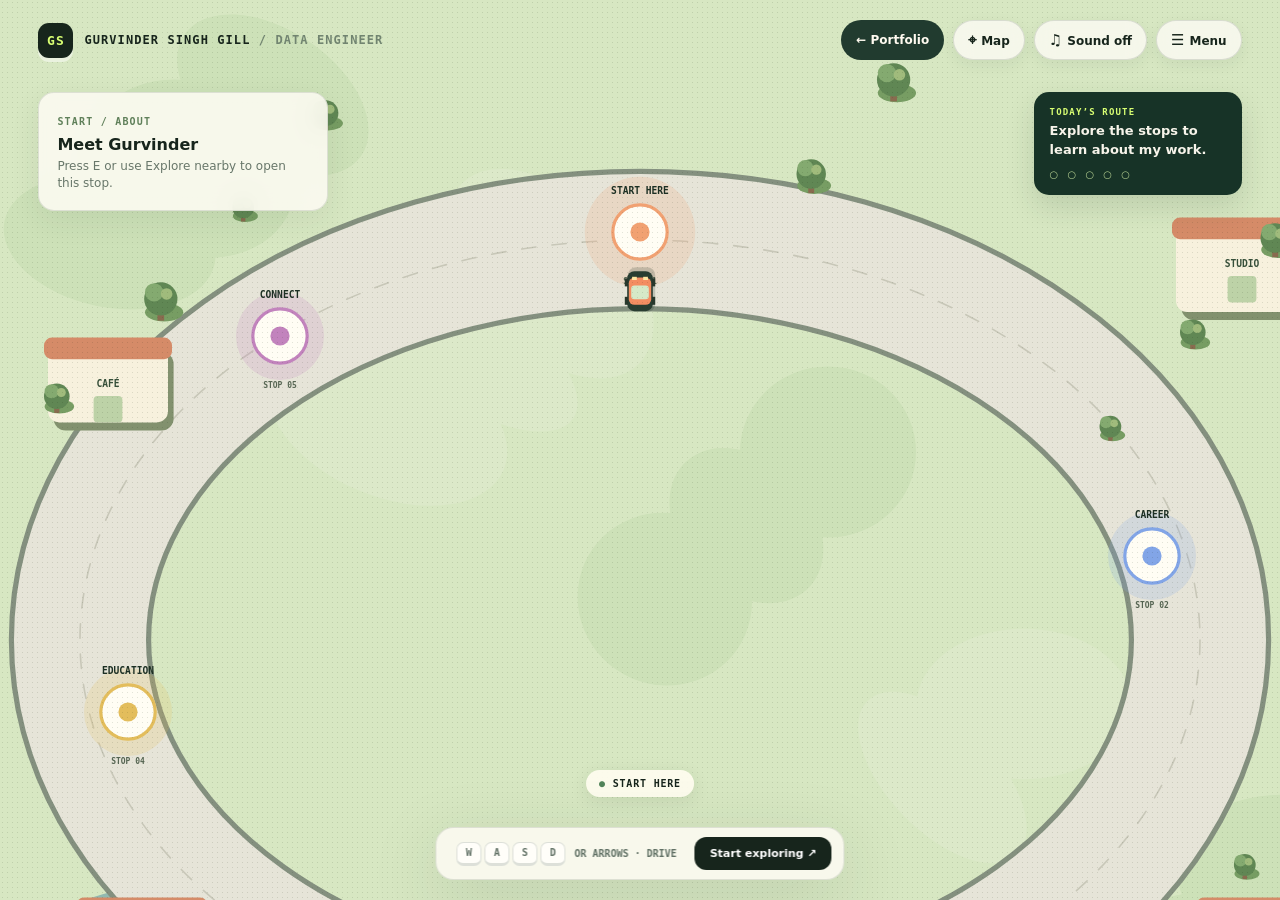
==== park.html @ a9d12c19 "Redesign portfolio for easier browsing" ====
<!doctype html>
<html lang="en">
<head>
<meta charset="utf-8">
<meta name="viewport" content="width=device-width,initial-scale=1,viewport-fit=cover">
<meta name="theme-color" content="#d8e8c4">
<meta name="description" content="Explore Gurvinder Singh Gill’s data engineering résumé in a small, playable portfolio world.">
<title>Gurvinder Singh Gill — Data Engineer</title>
<style>
:root{color-scheme:light;--ink:#17251c;--muted:#68776a;--green:#d8e8c4;--green2:#c8dcb5;--cream:#f7f4ea;--white:#fffdf7;--lime:#d9ff73;--orange:#f38d62;--blue:#6e9de8;--line:#20332920;--shadow:0 20px 70px #21382725;--mono:ui-monospace,SFMono-Regular,Consolas,monospace;--sans:Inter,ui-sans-serif,system-ui,-apple-system,"Segoe UI",sans-serif}*{box-sizing:border-box}html,body{height:100%;margin:0}body{overflow:hidden;background:#d8e8c4;color:var(--ink);font-family:var(--sans)}button,a{font:inherit}button{color:inherit}a{color:inherit}button:focus-visible,a:focus-visible{outline:3px solid #397d55;outline-offset:3px}#world{position:fixed;inset:0;width:100%;height:100%;display:block;touch-action:none}.grain{position:fixed;inset:0;pointer-events:none;opacity:.16;background-image:radial-gradient(#445640 0.6px,transparent .7px);background-size:5px 5px;mix-blend-mode:multiply}.topbar{position:fixed;z-index:5;inset:0 0 auto;display:flex;align-items:center;justify-content:space-between;padding:20px clamp(16px,3vw,42px);pointer-events:none}.brand,.top-actions>*{pointer-events:auto}.brand{display:flex;align-items:center;gap:11px;font:800 12px var(--mono);letter-spacing:.09em;text-transform:uppercase;text-decoration:none}.brand-mark{width:35px;height:35px;display:grid;place-items:center;background:var(--ink);color:var(--lime);border-radius:11px;box-shadow:0 4px 0 #ffffff7a;font-size:13px}.top-actions{display:flex;gap:9px}.icon-btn,.top-link{border:1px solid #26392b24;border-radius:999px;background:#fbfaf2db;backdrop-filter:blur(9px);box-shadow:0 5px 15px #203b2512;padding:10px 14px;font-weight:800;font-size:12px;cursor:pointer}.icon-btn:hover,.top-link:hover{transform:translateY(-2px);background:white}.icon-btn .glyph{font-size:15px;margin-right:5px}.status{position:fixed;z-index:2;top:92px;left:clamp(16px,3vw,44px);width:min(290px,calc(100vw - 32px));padding:17px 18px;border:1px solid #253b2a20;border-radius:16px;background:#fbfaf0e8;backdrop-filter:blur(10px);box-shadow:0 10px 30px #1f3b2015;pointer-events:none}.status small,.eyebrow{font:800 10px var(--mono);letter-spacing:.12em;text-transform:uppercase;color:#60805a}.status strong{display:block;font-size:16px;margin:6px 0 4px}.status p{font-size:12px;color:var(--muted);line-height:1.45;margin:0}.mission{position:fixed;z-index:2;top:92px;right:clamp(16px,3vw,44px);width:min(208px,34vw);padding:15px 16px;border-radius:15px;background:#173327;color:#f7f4ea;box-shadow:0 12px 28px #203b2526;pointer-events:none}.mission small{display:block;color:var(--lime);font:800 9px var(--mono);letter-spacing:.13em;text-transform:uppercase}.mission strong{display:block;font-size:13px;line-height:1.45;margin-top:5px}.mission .dots{color:#b7d293;font-size:10px;margin-top:9px;letter-spacing:3px}.location-pin{position:fixed;z-index:2;bottom:103px;left:50%;transform:translateX(-50%);border-radius:999px;background:#fffdf0e8;padding:8px 13px;font:700 10px var(--mono);letter-spacing:.08em;box-shadow:0 4px 18px #203b2517;pointer-events:none;white-space:nowrap}.location-pin b{color:#52845a}.dock{position:fixed;z-index:4;left:50%;bottom:20px;transform:translateX(-50%);display:flex;align-items:center;gap:10px;padding:9px 12px;border:1px solid #26392b20;border-radius:18px;background:#fbfaf0eb;backdrop-filter:blur(10px);box-shadow:var(--shadow)}.drive-hint{font:700 10px var(--mono);color:#617165;padding:0 8px;white-space:nowrap}.key{display:inline-grid;place-items:center;min-width:25px;height:24px;border:1px solid #213b2b27;border-bottom-width:3px;border-radius:7px;background:#fffef9;font:800 10px var(--mono);margin-right:3px}.dock button{border:0;background:var(--ink);color:white;border-radius:12px;padding:10px 15px;font-size:11px;font-weight:850;cursor:pointer;white-space:nowrap}.dock button:hover{background:#34593e}.touchpad{position:fixed;z-index:4;left:18px;bottom:20px;display:none;grid-template:repeat(2,42px)/repeat(3,42px);gap:5px}.touchpad button{border:1px solid #24392b30;border-radius:12px;background:#fffdf0e8;box-shadow:0 4px 12px #203b2515;font-weight:900;font-size:17px;touch-action:none}.touchpad [data-key=up]{grid-area:1/2}.touchpad [data-key=left]{grid-area:2/1}.touchpad [data-key=down]{grid-area:2/2}.touchpad [data-key=right]{grid-area:2/3}.touchpad button:active{background:var(--lime)}.panel-wrap{position:fixed;z-index:10;inset:0;display:grid;place-items:center;padding:clamp(12px,4vw,44px);background:#182c2380;backdrop-filter:blur(5px);opacity:0;visibility:hidden;transition:opacity .2s,visibility .2s}.panel-wrap.open{opacity:1;visibility:visible}.panel{position:relative;width:min(840px,100%);max-height:min(84vh,780px);overflow:auto;background:var(--cream);border-radius:24px;box-shadow:0 30px 100px #0c1a10aa;padding:clamp(23px,4vw,42px);transform:translateY(14px) scale(.99);transition:transform .25s}.panel-wrap.open .panel{transform:none}.panel-close{position:absolute;right:17px;top:17px;border:0;border-radius:50%;width:38px;height:38px;background:#e8e9dc;font-size:22px;cursor:pointer}.panel h2{font-size:clamp(32px,5vw,55px);line-height:.95;letter-spacing:-.055em;margin:5px 45px 13px 0}.panel-intro{max-width:600px;color:#657267;line-height:1.6;font-size:14px;margin:0 0 24px}.eyebrow{margin:0 0 11px}.intro-tags,.tags{display:flex;gap:7px;flex-wrap:wrap}.chip{font:700 10px var(--mono);border:1px solid #20332920;background:#ffffff80;padding:7px 10px;border-radius:999px}.grid2{display:grid;grid-template-columns:repeat(2,minmax(0,1fr));gap:12px}.card{border:1px solid #25392b20;background:#fffdf5;border-radius:16px;padding:17px}.card h3{font-size:16px;margin:0 0 4px}.card .meta{font:800 10px var(--mono);letter-spacing:.08em;color:#6f8c5b;text-transform:uppercase}.card p,.card li{font-size:13px;line-height:1.6;color:#59685e}.card p{margin:9px 0 0}.card ul{padding-left:18px;margin:9px 0 0}.card li+li{margin-top:6px}.full{grid-column:1/-1}.skill-groups{display:grid;gap:12px}.skill-groups .card{display:grid;grid-template-columns:150px 1fr;align-items:start;gap:10px}.skill-groups h3{font-size:13px}.skill-tag{font:700 11px var(--mono);padding:7px 9px;border-radius:8px;background:#eaf0df;color:#31543d}.strengths{display:grid;gap:12px}.strength{display:flex;gap:15px;align-items:flex-start}.strength b{min-width:160px;color:#365942}.strength p{margin:0;color:#59685e;font-size:13px;line-height:1.55}.contact-grid{display:grid;grid-template-columns:repeat(2,1fr);gap:10px}.contact-card{display:block;text-decoration:none;padding:16px;border:1px solid #20332920;background:#fffdf5;border-radius:14px}.contact-card small{display:block;font:800 9px var(--mono);color:#6f8c5b;letter-spacing:.12em;text-transform:uppercase;margin-bottom:8px}.contact-card strong{font-size:14px;overflow-wrap:anywhere}.menu-grid{display:grid;grid-template-columns:repeat(2,1fr);gap:10px}.menu-item{display:flex;justify-content:space-between;align-items:center;text-align:left;border:1px solid #20332922;background:#fffdf6;border-radius:14px;padding:15px;cursor:pointer;font-weight:850}.menu-item:hover{background:#e7efd9}.menu-item span:last-child{color:#77906c}.map-box{height:min(55vh,420px);min-height:250px;position:relative;border-radius:17px;overflow:hidden;background:#cae0bb;border:1px solid #2033291c}.map-box canvas{width:100%;height:100%;display:block}.map-note{font-size:11px;color:#657267;margin-top:10px}.toast{position:fixed;z-index:20;left:50%;top:84px;transform:translate(-50%,-8px);background:var(--ink);color:#fff;padding:10px 14px;border-radius:999px;font:700 11px var(--mono);opacity:0;transition:.2s;pointer-events:none}.toast.show{opacity:1;transform:translate(-50%,0)}.sr-only{position:absolute;width:1px;height:1px;padding:0;margin:-1px;overflow:hidden;clip:rect(0,0,0,0);white-space:nowrap;border:0}.noscript{position:fixed;inset:auto 15px 15px;background:white;padding:10px;border-radius:8px;z-index:100}@media(max-width:760px){.topbar{padding-top:max(12px,env(safe-area-inset-top));}.brand{font-size:10px}.brand-mark{width:31px;height:31px}.top-actions{gap:5px}.icon-btn{padding:9px 10px;font-size:11px}.icon-btn .glyph{margin:0}.status{top:65px;padding:13px 14px;width:min(245px,62vw)}.status p{font-size:11px}.mission{top:auto;right:12px;bottom:105px;width:150px;padding:11px 12px}.mission strong{font-size:11px}.location-pin{bottom:94px;font-size:9px}.dock{bottom:max(12px,env(safe-area-inset-bottom));gap:4px;padding:7px;border-radius:15px}.drive-hint{font-size:9px;padding:0 4px}.key{min-width:20px;height:20px}.dock button{padding:9px 11px;font-size:10px}.touchpad{display:grid;bottom:max(12px,env(safe-area-inset-bottom));left:12px;grid-template:repeat(2,38px)/repeat(3,38px)}.touchpad button{font-size:15px}.panel-wrap{padding:10px}.panel{max-height:88vh;border-radius:19px}.grid2{grid-template-columns:1fr}.full{grid-column:auto}.skill-groups .card{grid-template-columns:1fr}.strength{display:block}.strength b{display:block;margin-bottom:5px}.contact-grid,.menu-grid{grid-template-columns:1fr 1fr}}@media(max-width:430px){.top-actions .icon-btn{width:38px;height:38px;padding:0}.icon-btn .glyph{margin:0}.icon-btn .label{position:absolute;clip:rect(0,0,0,0)}.brand{gap:7px;letter-spacing:.03em}.status{top:59px}.mission{bottom:149px}.location-pin{bottom:138px}.dock{left:auto;right:10px;transform:none;bottom:12px}.drive-hint{display:none}.touchpad{bottom:12px}.contact-grid{grid-template-columns:1fr}.menu-grid{grid-template-columns:1fr 1fr}.panel h2{font-size:34px}}@media(prefers-reduced-motion:reduce){*,*::before,*::after{scroll-behavior:auto!important;transition:none!important}}
</style>
<style>.back-link{position:relative;display:inline-flex;align-items:center;justify-content:center;padding:10px 15px;border-radius:100px;background:#213b2f;color:#fffaf0;text-decoration:none;font-size:12px;font-weight:750;white-space:nowrap}.back-link:hover,.back-link:focus-visible{background:#385d46;color:#fffaf0}@media(max-width:700px){.back-link{padding:9px 11px;font-size:11px}.topbar .brand span:last-child{display:none}}</style>
</head>
<body>
<canvas id="world" aria-label="A small illustrated driving world. Use arrow keys or WASD to explore career locations."></canvas><div class="grain" aria-hidden="true"></div>
<header class="topbar"><a class="brand" href="#" aria-label="Gurvinder Singh Gill home"><span class="brand-mark">GS</span><span>Gurvinder Singh Gill <span style="color:#718470">/ data engineer</span></span></a><div class="top-actions"><a class="back-link" href="index.html">← Portfolio</a><button class="icon-btn" id="mapButton" aria-label="Open map"><span class="glyph" aria-hidden="true">⌖</span><span class="label">Map</span></button><button class="icon-btn" id="soundButton" aria-label="Toggle sound"><span class="glyph" aria-hidden="true">♫</span><span class="label">Sound off</span></button><button class="icon-btn" id="menuButton" aria-label="Open menu"><span class="glyph" aria-hidden="true">☰</span><span class="label">Menu</span></button></div></header>
<aside class="status" aria-live="polite"><small id="statusEyebrow">Your next stop</small><strong id="statusTitle">Drive over to say hello</strong><p id="statusText">Take a little drive. The stops around the track open my résumé.</p></aside>
<aside class="mission"><small>Today’s route</small><strong>Explore the stops to learn about my work.</strong><div class="dots" id="missionDots">○ ○ ○ ○ ○</div></aside>
<div class="location-pin"><b>●</b> <span id="locationText">PORTFOLIO PARK</span></div>
<div class="dock"><div class="drive-hint"><span class="key">W</span><span class="key">A</span><span class="key">S</span><span class="key">D</span> OR ARROWS · DRIVE</div><button id="interactButton">Explore nearby ↗</button></div>
<div class="touchpad" aria-label="Driving controls"><button data-key="up" aria-label="Drive forward">↑</button><button data-key="left" aria-label="Steer left">←</button><button data-key="down" aria-label="Drive backward">↓</button><button data-key="right" aria-label="Steer right">→</button></div>
<div class="panel-wrap" id="panelWrap" role="dialog" aria-modal="true" aria-labelledby="panelTitle"><section class="panel"><button class="panel-close" id="closePanel" aria-label="Close panel">×</button><div id="panelContent"></div></section></div>
<div class="toast" id="toast" role="status" aria-live="polite"></div><div class="sr-only" id="liveText" aria-live="polite"></div>
<noscript><div class="noscript">This portfolio needs JavaScript to run. Your résumé PDF is available in the repository.</div></noscript>
<script>
(()=>{'use strict';
const canvas=document.getElementById('world'),ctx=canvas.getContext('2d',{alpha:false}),wrap=document.getElementById('panelWrap'),content=document.getElementById('panelContent'),keys=new Set(),visited=new Set(),W=2200,H=1600;
const zones=[
 {id:'intro',name:'Start / About',x:1100,y:290,color:'#f1a172',label:'START HERE',hint:'Meet Gurvinder',title:'Hey, I’m Gurvinder.',eyebrow:'Data Engineer · Bengaluru, India',text:'I build data-intensive applications and solve architectural and scalability challenges. My work has spanned healthcare, e-commerce, manufacturing and financial data.',tags:['4+ years in data','Tiger Analytics','Bengaluru, IN'],kind:'intro'},
 {id:'experience',name:'Career / Experience',x:1740,y:695,color:'#82a5e7',label:'CAREER',hint:'Career missions',title:'Work that moves data forward.',eyebrow:'Career · Bengaluru, India',kind:'experience'},
 {id:'skills',name:'Skills / Toolkit',x:1120,y:1280,color:'#84b97a',label:'TOOLKIT',hint:'The tools I use',title:'A practical data toolkit.',eyebrow:'Skills · From the résumé',kind:'skills'},
 {id:'education',name:'Education / Strengths',x:460,y:890,color:'#e3bd5c',label:'EDUCATION',hint:'How I learn and work',title:'Good systems need good teams.',eyebrow:'Education & strengths',kind:'education'},
 {id:'contact',name:'Contact / Connect',x:650,y:420,color:'#c283bd',label:'CONNECT',hint:'Get in touch',title:'Let’s build something useful.',eyebrow:'Contact · Open to a conversation',kind:'contact'}
];
const player={x:1100,y:365,a:-Math.PI/2,v:0};let activeZone=null,started=false,sound=false,frame=0,cam={x:0,y:0},dpr=1,last=0,lastDraw=0,toastTimer=0,audioCtx=null,engineOsc=null,engineGain=null;
function fit(){dpr=Math.min(devicePixelRatio||1,1.7);canvas.width=Math.round(innerWidth*dpr);canvas.height=Math.round(innerHeight*dpr);canvas.style.width=innerWidth+'px';canvas.style.height=innerHeight+'px'}addEventListener('resize',fit);fit();
function roundedRect(c,x,y,w,h,r){c.beginPath();c.roundRect(x,y,w,h,r)}
function drawTree(x,y,s=1){ctx.fillStyle='#779d63';ctx.beginPath();ctx.ellipse(x+4*s,y+9*s,23*s,11*s,0,0,Math.PI*2);ctx.fill();ctx.fillStyle='#896b4f';ctx.fillRect(x-4*s,y-1*s,8*s,20*s);ctx.fillStyle='#608754';ctx.beginPath();ctx.arc(x,y-7*s,20*s,0,Math.PI*2);ctx.fill();ctx.fillStyle='#84aa70';ctx.beginPath();ctx.arc(x-8*s,y-15*s,11*s,0,Math.PI*2);ctx.fill();ctx.fillStyle='#a0bb7c';ctx.beginPath();ctx.arc(x+7*s,y-13*s,7*s,0,Math.PI*2);ctx.fill()}
function drawWorld(){ctx.setTransform(dpr,0,0,dpr,0,0);const vw=innerWidth,vh=innerHeight;ctx.fillStyle='#d7e7c2';ctx.fillRect(0,0,vw,vh);const mobile=vw<760,scale=Math.min(vw/(mobile?1050:1550),vh/(mobile?700:980),mobile?.75:.8);cam.x=player.x-vw/(2*scale);cam.y=player.y-vh/(2*scale);const viewW=vw/scale,viewH=vh/scale;cam.x=viewW>=W?(W-viewW)/2:Math.max(0,Math.min(W-viewW,cam.x));cam.y=viewH>=H?(H-viewH)/2:Math.max(0,Math.min(H-viewH,cam.y));ctx.setTransform(dpr*scale,0,0,dpr*scale,-cam.x*dpr*scale,-cam.y*dpr*scale);
ctx.fillStyle='#d7e7c2';ctx.fillRect(0,0,W,H);
// Park patches and winding paths
for(let i=0;i<16;i++){const x=90+(i*347)%1980,y=80+(i*223)%1430;ctx.fillStyle=i%2?'#cde1b8':'#dce9c9';ctx.beginPath();ctx.ellipse(x,y,110+(i%3)*24,68+(i%4)*13,(i%5)*.2,0,Math.PI*2);ctx.fill()}
// Pond
ctx.fillStyle='#91b9b0';ctx.beginPath();ctx.ellipse(480,1200,180,92,-.18,0,Math.PI*2);ctx.fill();ctx.strokeStyle='#f7f4ea88';ctx.lineWidth=5;ctx.beginPath();ctx.ellipse(480,1200,145,65,-.18,0,Math.PI*2);ctx.stroke();
// Road loop with center stripe
ctx.lineCap='round';ctx.lineJoin='round';ctx.beginPath();ctx.ellipse(1100,800,700,500,0,0,Math.PI*2);ctx.strokeStyle='#84907f';ctx.lineWidth=178;ctx.stroke();ctx.beginPath();ctx.ellipse(1100,800,700,500,0,0,Math.PI*2);ctx.strokeStyle='#e6e4d8';ctx.lineWidth=165;ctx.stroke();ctx.beginPath();ctx.ellipse(1100,800,700,500,0,0,Math.PI*2);ctx.strokeStyle='#c8c7b8';ctx.lineWidth=2;ctx.setLineDash([18,20]);ctx.stroke();ctx.setLineDash([]);
// Plaza and tiny buildings
const buildings=[[360,430,150,98,'CAFÉ'],[1770,280,165,110,'STUDIO'],[1800,1130,155,110,'WORKSHOP'],[400,1130,155,100,'LIBRARY']];for(const [x,y,w,h,label] of buildings){ctx.fillStyle='#82916e';roundedRect(ctx,x+7,y+10,w,h,15);ctx.fill();ctx.fillStyle='#f7f1dd';roundedRect(ctx,x,y,w,h,14);ctx.fill();ctx.fillStyle='#d58b68';roundedRect(ctx,x-5,y-8,w+10,27,10);ctx.fill();ctx.fillStyle='#37503a';ctx.font='800 12px ui-monospace,monospace';ctx.textAlign='center';ctx.fillText(label,x+w/2,y+54);ctx.fillStyle='#bdd2a7';roundedRect(ctx,x+w/2-18,y+65,36,33,5);ctx.fill()}
// Trees in planted groups
for(let i=0;i<37;i++){let x=100+(i*271)%2000,y=70+(i*431)%1450;if(Math.hypot((x-1100)/700,(y-800)/500)>.99)drawTree(x,y,.68+(i%4)*.12)}
// Career stops
zones.forEach((z,i)=>{const nearby=activeZone?.id===z.id;ctx.fillStyle=z.color+'33';ctx.beginPath();ctx.arc(z.x,z.y,nearby?69:55,0,Math.PI*2);ctx.fill();ctx.fillStyle='#fffdf4';ctx.beginPath();ctx.arc(z.x,z.y,34,0,Math.PI*2);ctx.fill();ctx.strokeStyle=z.color;ctx.lineWidth=4;ctx.stroke();ctx.fillStyle=z.color;ctx.beginPath();ctx.arc(z.x,z.y,12,0,Math.PI*2);ctx.fill();ctx.fillStyle='#1d3024';ctx.font='900 12px ui-monospace,monospace';ctx.textAlign='center';ctx.fillText(z.label,z.x,z.y-47);ctx.font='700 10px ui-monospace,monospace';ctx.fillStyle='#566552';ctx.fillText(visited.has(z.id)?'✓ EXPLORED':'STOP 0'+(i+1),z.x,z.y+65)});
// The little car
ctx.save();ctx.translate(player.x,player.y);ctx.rotate(player.a);ctx.fillStyle='#263b2b35';roundedRect(ctx,-25,-15,56,34,10);ctx.fill();ctx.fillStyle='#293d31';roundedRect(ctx,-24,-16,50,32,9);ctx.fill();ctx.fillStyle='#f38d62';roundedRect(ctx,-16,-14,34,28,7);ctx.fill();ctx.fillStyle='#d6e9c8';roundedRect(ctx,-9,-11,17,22,4);ctx.fill();ctx.fillStyle='#ffe5a1';ctx.fillRect(15,-10,4,6);ctx.fillRect(15,4,4,6);ctx.fillStyle='#28382c';ctx.fillRect(-16,-19,10,4);ctx.fillRect(7,-19,10,4);ctx.fillRect(-16,15,10,4);ctx.fillRect(7,15,10,4);ctx.restore();
}
function nearest(){let best=null,dist=1e9;for(const z of zones){const d=Math.hypot(player.x-z.x,player.y-z.y);if(d<dist){best=z;dist=d}}return dist<150?best:null}
function updateStatus(){const n=nearest();if(n?.id!==activeZone?.id){activeZone=n;if(n){document.getElementById('statusEyebrow').textContent=n.name;document.getElementById('statusTitle').textContent=n.hint;document.getElementById('statusText').textContent='Press E or use Explore nearby to open this stop.';document.getElementById('locationText').textContent=n.label;document.getElementById('liveText').textContent='You are near '+n.name+'. Press E to explore.'}else{document.getElementById('statusEyebrow').textContent='Your next stop';document.getElementById('statusTitle').textContent='Keep exploring';document.getElementById('statusText').textContent='Follow the path and drive toward a marked career stop.';document.getElementById('locationText').textContent='PORTFOLIO PARK'}}document.getElementById('missionDots').textContent=zones.map(z=>visited.has(z.id)?'●':'○').join(' ')}
function loop(t){const dt=Math.min((t-last)/1000||.016,.04);last=t;if(!wrap.classList.contains('open')){const up=keys.has('ArrowUp')||keys.has('w'),down=keys.has('ArrowDown')||keys.has('s'),left=keys.has('ArrowLeft')||keys.has('a'),right=keys.has('ArrowRight')||keys.has('d');if(up)player.v=Math.min(290,player.v+270*dt);else if(down)player.v=Math.max(-120,player.v-300*dt);else player.v*=Math.pow(.12,dt);if(Math.abs(player.v)>3){if(left)player.a-=2.3*dt*Math.sign(player.v);if(right)player.a+=2.3*dt*Math.sign(player.v);player.x+=Math.cos(player.a)*player.v*dt;player.y+=Math.sin(player.a)*player.v*dt;player.x=Math.max(40,Math.min(W-40,player.x));player.y=Math.max(40,Math.min(H-40,player.y));started=true}updateStatus()}if(audioCtx&&engineOsc&&engineGain){engineOsc.frequency.setTargetAtTime(58+Math.abs(player.v)*.65,audioCtx.currentTime,.08);engineGain.gain.setTargetAtTime(sound?(Math.abs(player.v)>3?.012:.002):0,audioCtx.currentTime,.1)}if(t-lastDraw>33){drawWorld();lastDraw=t}frame=requestAnimationFrame(loop)}frame=requestAnimationFrame(loop);
const intro=()=>`<p class="eyebrow">${zones[0].eyebrow}</p><h2 id="panelTitle">${zones[0].title}</h2><p class="panel-intro">${zones[0].text}</p><div class="intro-tags">${zones[0].tags.map(x=>`<span class="chip">${x}</span>`).join('')}</div><div class="actions" style="margin-top:22px;display:flex;gap:10px;flex-wrap:wrap"><button class="menu-item" data-open="experience">Explore my career <span>↗</span></button><a class="menu-item" href="resume_2023.pdf" download>Download résumé <span>↓</span></a></div>`;
const experience=()=>`<p class="eyebrow">${zones[1].eyebrow}</p><h2 id="panelTitle">${zones[1].title}</h2><p class="panel-intro">Data engineering across analytics consulting, healthcare, e-commerce, construction and financial data.</p><div class="grid2"><article class="card full"><div class="meta">2021 — Present · Bengaluru, IN</div><h3>Data Engineer · Tiger Analytics</h3><p>Advanced Analytics and AI consulting, providing data-driven analytics and decision-making.</p><ul><li>Spearheaded critical workflow migration from Scala to PySpark, reducing code complexity by approximately 40%.</li><li>Helped the LEGO team parallelize model training and deployment with SparkR and Databricks: about 60% better performance and 45% lower compute cost.</li><li>Built ReactiveCore applications to load, categorize, vectorize and match healthcare individual and organization data from several providers using PySpark, SQL Server, AWS S3, HDFS and Airflow.</li></ul></article><article class="card full"><div class="meta">2018 — 2021 · Bengaluru, IN</div><h3>Software Engineer · Fragma Data Systems</h3><p>Big Data Analytics solutions provider helping organizations transform data into insights.</p><ul><li>Developed a near real-time L&amp;T construction-machine tracker with Azure IoT Hub, PySpark, Python and SQL Server. Failure alerts helped raise productivity by about 65%.</li><li>Built a Mashreq data-ingestion framework for transactions across diverse primary data sources using PySpark, Python, Hive and Airflow.</li></ul></article></div>`;
const skills=()=>`<p class="eyebrow">${zones[2].eyebrow}</p><h2 id="panelTitle">${zones[2].title}</h2><p class="panel-intro">Tools and technologies listed in the résumé, grouped for a quick scan.</p><div class="skill-groups">${[['Programming','Python','SQL','Scala'],['Data','ETL Pipelines','Data Analysis','Hive','Spark','MSSQL','Data Modelling','Data Migration','Glue','Redshift','Athena','IoT Hub','Lambda'],['Cloud','AWS','Azure'],['Tools','Bitbucket','GitLab','Jira','Airflow']].map(([group,...items])=>`<article class="card"><h3>${group}</h3><div class="tags">${items.map(x=>`<span class="skill-tag">${x}</span>`).join('')}</div></article>`).join('')}</div>`;
const education=()=>`<p class="eyebrow">${zones[3].eyebrow}</p><h2 id="panelTitle">${zones[3].title}</h2><div class="grid2"><article class="card"><div class="meta">July 2013 — August 2017</div><h3>B.E. Computer Science</h3><p>Technocrats Institute of Technology<br>Bhopal, India</p></article><article class="card"><div class="meta">How I work</div><div class="strengths"><div class="strength"><b>Communication</b><p>I can break complex subjects down for junior colleagues; teammates describe me as patient, understanding and willing to help.</p></div><div class="strength"><b>Creativity</b><p>I put creative effort into finding a solution.</p></div><div class="strength"><b>Results focused</b><p>I make sure the team is moving in the right direction.</p></div></div></article></div>`;
const contact=()=>`<p class="eyebrow">${zones[4].eyebrow}</p><h2 id="panelTitle">${zones[4].title}</h2><p class="panel-intro">For data engineering opportunities, collaboration, or a conversation about dependable data systems.</p><div class="contact-grid"><a class="contact-card" href="mailto:imgurvinder7@gmail.com"><small>Email</small><strong>imgurvinder7@gmail.com</strong></a><a class="contact-card" href="tel:+918251005831"><small>Phone</small><strong>+91 82510 05831</strong></a><div class="contact-card"><small>Location</small><strong>Bengaluru, India</strong></div><a class="contact-card" href="resume_2023.pdf" download><small>Résumé PDF</small><strong>Download résumé ↓</strong></a></div>`;
const render={intro,experience,skills,education,contact};
function openPanel(kind){if(!render[kind])return;const zone=zones.find(z=>z.kind===kind);if(zone)visited.add(zone.id);content.innerHTML=render[kind]();wrap.classList.add('open');document.getElementById('closePanel').focus();content.querySelectorAll('[data-open]').forEach(b=>b.addEventListener('click',()=>openPanel(b.dataset.open)));}
function closePanel(){wrap.classList.remove('open');document.getElementById('interactButton').focus()}
function showToast(s){const el=document.getElementById('toast');el.textContent=s;el.classList.add('show');clearTimeout(toastTimer);toastTimer=setTimeout(()=>el.classList.remove('show'),1800)}
function interact(){if(activeZone){openPanel(activeZone.kind)}else if(!started){openPanel('intro')}else{const z=zones.reduce((a,b)=>Math.hypot(player.x-a.x,player.y-a.y)<Math.hypot(player.x-b.x,player.y-b.y)?a:b);showToast('Nearest stop: '+z.hint+' · drive closer to open it')}}
document.getElementById('interactButton').addEventListener('click',interact);document.getElementById('closePanel').addEventListener('click',closePanel);wrap.addEventListener('click',e=>{if(e.target===wrap)closePanel()});document.getElementById('menuButton').addEventListener('click',()=>openPanel('menu'));document.getElementById('mapButton').addEventListener('click',()=>openPanel('map'));document.querySelector('.brand').addEventListener('click',e=>{e.preventDefault();player.x=1100;player.y=365;player.a=-Math.PI/2;player.v=0;openPanel('intro')});document.getElementById('soundButton').addEventListener('click',()=>{try{if(!audioCtx){audioCtx=new(window.AudioContext||window.webkitAudioContext)();engineOsc=audioCtx.createOscillator();engineGain=audioCtx.createGain();engineOsc.type='triangle';engineOsc.frequency.value=58;engineGain.gain.value=0;engineOsc.connect(engineGain);engineGain.connect(audioCtx.destination);engineOsc.start()}if(audioCtx.state==='suspended')audioCtx.resume();sound=!sound;document.querySelector('#soundButton .label').textContent=sound?'Sound on':'Sound off';document.getElementById('soundButton').setAttribute('aria-label',sound?'Turn sound off':'Turn sound on');showToast(sound?'Engine sound on':'Sound muted')}catch{showToast('Audio is unavailable in this browser')}});
document.addEventListener('keydown',e=>{if(e.key==='Escape'&&wrap.classList.contains('open')){closePanel();return}if((e.key==='e'||e.key==='E')&&!wrap.classList.contains('open')){interact();return}if(e.key==='m'||e.key==='M'){openPanel('map');return}if(wrap.classList.contains('open'))return;if(['ArrowUp','ArrowDown','ArrowLeft','ArrowRight',' '].includes(e.key)){e.preventDefault();keys.add(e.key)}else if(['w','a','s','d','W','A','S','D'].includes(e.key)){keys.add(e.key.toLowerCase())}});document.addEventListener('keyup',e=>keys.delete(e.key.toLowerCase()==='arrowup'?'ArrowUp':e.key.toLowerCase()==='arrowdown'?'ArrowDown':e.key.toLowerCase()==='arrowleft'?'ArrowLeft':e.key.toLowerCase()==='arrowright'?'ArrowRight':e.key.toLowerCase()));addEventListener('blur',()=>keys.clear());
document.querySelectorAll('.touchpad button').forEach(b=>{const k={up:'ArrowUp',down:'ArrowDown',left:'ArrowLeft',right:'ArrowRight'}[b.dataset.key];const start=e=>{e.preventDefault();keys.add(k);b.setPointerCapture?.(e.pointerId)};const end=()=>keys.delete(k);b.addEventListener('pointerdown',start);b.addEventListener('pointerup',end);b.addEventListener('pointercancel',end);b.addEventListener('lostpointercapture',end)});
function mapPanel(){return`<p class="eyebrow">Portfolio Park · map</p><h2 id="panelTitle">Choose a stop.</h2><p class="panel-intro">Pick a marker to drive there and open its section.</p><div class="map-box"><canvas id="mapCanvas" aria-label="Map with five résumé stops"></canvas></div><div class="menu-grid" style="margin-top:12px">${zones.map(z=>`<button class="menu-item" data-zone="${z.id}">${z.hint}<span>↗</span></button>`).join('')}</div><p class="map-note">Move with W A S D or arrow keys. Press E near a marker to explore.</p>`}
function menuPanel(){return`<p class="eyebrow">Gurvinder Singh Gill · Data Engineer</p><h2 id="panelTitle">Pick a destination.</h2><p class="panel-intro">Jump to a résumé stop, or take the scenic route and drive there.</p><div class="menu-grid">${zones.map(z=>`<button class="menu-item" data-zone="${z.id}">${z.name}<span>↗</span></button>`).join('')}</div><div class="actions" style="margin-top:16px"><a class="menu-item" href="resume_2023.pdf" download>Download résumé PDF <span>↓</span></a></div>`}
const originalOpen=openPanel;openPanel=function(kind){if(kind==='map'||kind==='menu'){content.innerHTML=kind==='map'?mapPanel():menuPanel();wrap.classList.add('open');content.querySelectorAll('[data-zone]').forEach(b=>b.addEventListener('click',()=>{const z=zones.find(x=>x.id===b.dataset.zone);player.x=z.x;player.y=z.y-100;player.v=0;activeZone=z;closePanel();setTimeout(()=>openPanel(z.kind),80)}));if(kind==='map')drawMap();document.getElementById('closePanel').focus();return}originalOpen(kind)};
function drawMap(){const c=document.getElementById('mapCanvas');if(!c)return;const r=c.getBoundingClientRect(),ratio=Math.min(devicePixelRatio||1,1.5);c.width=r.width*ratio;c.height=r.height*ratio;const g=c.getContext('2d');g.scale(ratio,ratio);const sx=r.width/W,sy=r.height/H;g.fillStyle='#d7e7c2';g.fillRect(0,0,r.width,r.height);g.fillStyle='#e8e3cf';g.beginPath();g.ellipse(1100*sx,800*sy,700*sx,500*sy,0,0,Math.PI*2);g.lineWidth=70*Math.min(sx,sy);g.strokeStyle='#899180';g.stroke();g.lineWidth=63*Math.min(sx,sy);g.strokeStyle='#f1eee1';g.stroke();zones.forEach(z=>{g.beginPath();g.arc(z.x*sx,z.y*sy,10,0,Math.PI*2);g.fillStyle=z.color;g.fill();g.fillStyle='#25372b';g.font='bold 10px system-ui';g.fillText(z.label,z.x*sx+13,z.y*sy+4)});g.beginPath();g.arc(player.x*sx,player.y*sy,6,0,Math.PI*2);g.fillStyle='#ef7752';g.fill();g.strokeStyle='#fff';g.lineWidth=2;g.stroke()}

// Opening the intro on first click gives keyboard and touch users an explicit start point.
document.getElementById('interactButton').textContent='Start exploring ↗';document.getElementById('interactButton').addEventListener('click',()=>{if(!started&&!activeZone)openPanel('intro')},{once:false});
})();
</script>
</body>
</html>
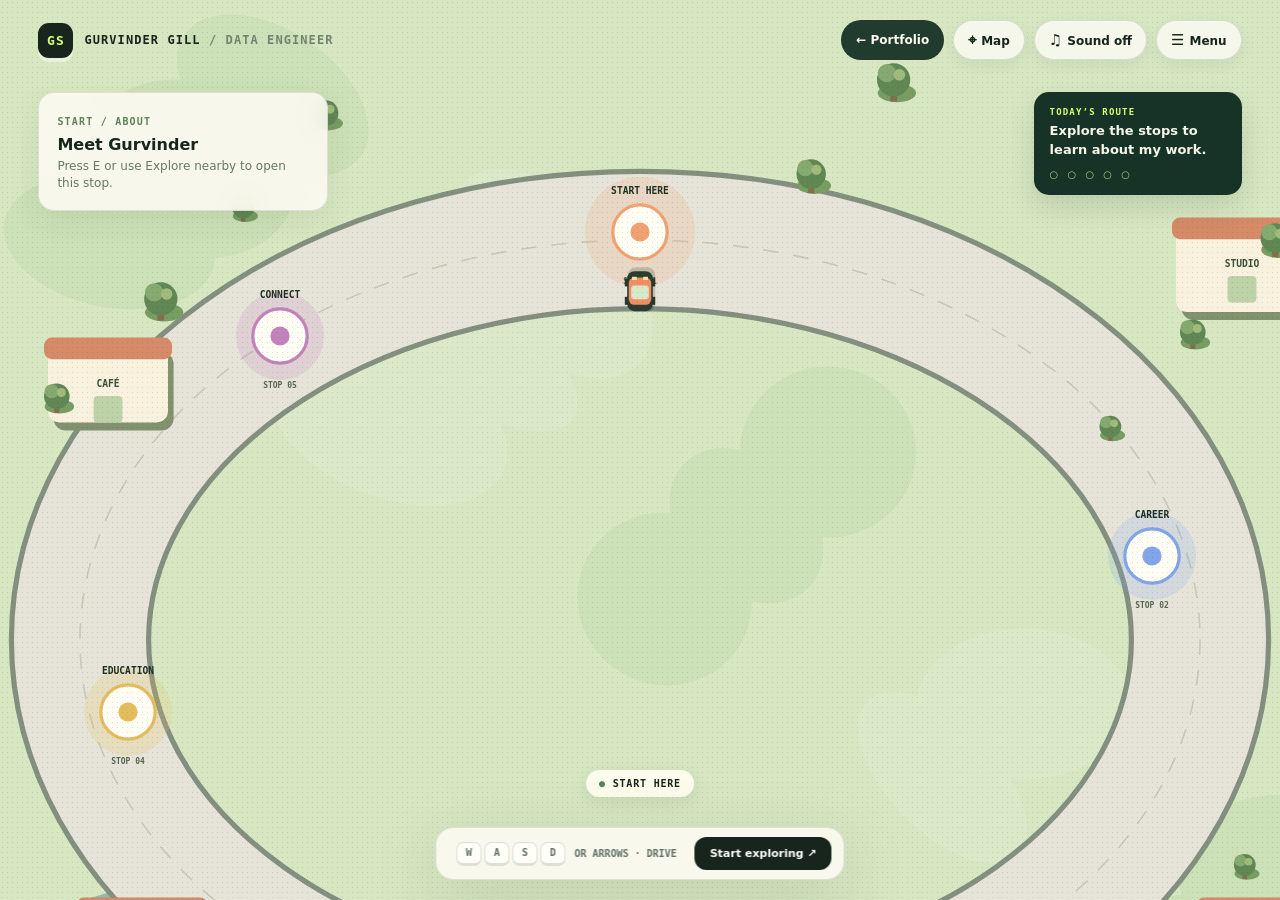
==== commit e19fb242: "Update portfolio for 2026 résumé" ====
--- a/park.html
+++ b/park.html
@@ -4,8 +4,8 @@
 <meta charset="utf-8">
 <meta name="viewport" content="width=device-width,initial-scale=1,viewport-fit=cover">
 <meta name="theme-color" content="#d8e8c4">
-<meta name="description" content="Explore Gurvinder Singh Gill’s data engineering résumé in a small, playable portfolio world.">
-<title>Gurvinder Singh Gill — Data Engineer</title>
+<meta name="description" content="Explore Gurvinder Gill’s data engineering résumé in a small, playable portfolio world.">
+<title>Gurvinder Gill — Data Engineer</title>
 <style>
 :root{color-scheme:light;--ink:#17251c;--muted:#68776a;--green:#d8e8c4;--green2:#c8dcb5;--cream:#f7f4ea;--white:#fffdf7;--lime:#d9ff73;--orange:#f38d62;--blue:#6e9de8;--line:#20332920;--shadow:0 20px 70px #21382725;--mono:ui-monospace,SFMono-Regular,Consolas,monospace;--sans:Inter,ui-sans-serif,system-ui,-apple-system,"Segoe UI",sans-serif}*{box-sizing:border-box}html,body{height:100%;margin:0}body{overflow:hidden;background:#d8e8c4;color:var(--ink);font-family:var(--sans)}button,a{font:inherit}button{color:inherit}a{color:inherit}button:focus-visible,a:focus-visible{outline:3px solid #397d55;outline-offset:3px}#world{position:fixed;inset:0;width:100%;height:100%;display:block;touch-action:none}.grain{position:fixed;inset:0;pointer-events:none;opacity:.16;background-image:radial-gradient(#445640 0.6px,transparent .7px);background-size:5px 5px;mix-blend-mode:multiply}.topbar{position:fixed;z-index:5;inset:0 0 auto;display:flex;align-items:center;justify-content:space-between;padding:20px clamp(16px,3vw,42px);pointer-events:none}.brand,.top-actions>*{pointer-events:auto}.brand{display:flex;align-items:center;gap:11px;font:800 12px var(--mono);letter-spacing:.09em;text-transform:uppercase;text-decoration:none}.brand-mark{width:35px;height:35px;display:grid;place-items:center;background:var(--ink);color:var(--lime);border-radius:11px;box-shadow:0 4px 0 #ffffff7a;font-size:13px}.top-actions{display:flex;gap:9px}.icon-btn,.top-link{border:1px solid #26392b24;border-radius:999px;background:#fbfaf2db;backdrop-filter:blur(9px);box-shadow:0 5px 15px #203b2512;padding:10px 14px;font-weight:800;font-size:12px;cursor:pointer}.icon-btn:hover,.top-link:hover{transform:translateY(-2px);background:white}.icon-btn .glyph{font-size:15px;margin-right:5px}.status{position:fixed;z-index:2;top:92px;left:clamp(16px,3vw,44px);width:min(290px,calc(100vw - 32px));padding:17px 18px;border:1px solid #253b2a20;border-radius:16px;background:#fbfaf0e8;backdrop-filter:blur(10px);box-shadow:0 10px 30px #1f3b2015;pointer-events:none}.status small,.eyebrow{font:800 10px var(--mono);letter-spacing:.12em;text-transform:uppercase;color:#60805a}.status strong{display:block;font-size:16px;margin:6px 0 4px}.status p{font-size:12px;color:var(--muted);line-height:1.45;margin:0}.mission{position:fixed;z-index:2;top:92px;right:clamp(16px,3vw,44px);width:min(208px,34vw);padding:15px 16px;border-radius:15px;background:#173327;color:#f7f4ea;box-shadow:0 12px 28px #203b2526;pointer-events:none}.mission small{display:block;color:var(--lime);font:800 9px var(--mono);letter-spacing:.13em;text-transform:uppercase}.mission strong{display:block;font-size:13px;line-height:1.45;margin-top:5px}.mission .dots{color:#b7d293;font-size:10px;margin-top:9px;letter-spacing:3px}.location-pin{position:fixed;z-index:2;bottom:103px;left:50%;transform:translateX(-50%);border-radius:999px;background:#fffdf0e8;padding:8px 13px;font:700 10px var(--mono);letter-spacing:.08em;box-shadow:0 4px 18px #203b2517;pointer-events:none;white-space:nowrap}.location-pin b{color:#52845a}.dock{position:fixed;z-index:4;left:50%;bottom:20px;transform:translateX(-50%);display:flex;align-items:center;gap:10px;padding:9px 12px;border:1px solid #26392b20;border-radius:18px;background:#fbfaf0eb;backdrop-filter:blur(10px);box-shadow:var(--shadow)}.drive-hint{font:700 10px var(--mono);color:#617165;padding:0 8px;white-space:nowrap}.key{display:inline-grid;place-items:center;min-width:25px;height:24px;border:1px solid #213b2b27;border-bottom-width:3px;border-radius:7px;background:#fffef9;font:800 10px var(--mono);margin-right:3px}.dock button{border:0;background:var(--ink);color:white;border-radius:12px;padding:10px 15px;font-size:11px;font-weight:850;cursor:pointer;white-space:nowrap}.dock button:hover{background:#34593e}.touchpad{position:fixed;z-index:4;left:18px;bottom:20px;display:none;grid-template:repeat(2,42px)/repeat(3,42px);gap:5px}.touchpad button{border:1px solid #24392b30;border-radius:12px;background:#fffdf0e8;box-shadow:0 4px 12px #203b2515;font-weight:900;font-size:17px;touch-action:none}.touchpad [data-key=up]{grid-area:1/2}.touchpad [data-key=left]{grid-area:2/1}.touchpad [data-key=down]{grid-area:2/2}.touchpad [data-key=right]{grid-area:2/3}.touchpad button:active{background:var(--lime)}.panel-wrap{position:fixed;z-index:10;inset:0;display:grid;place-items:center;padding:clamp(12px,4vw,44px);background:#182c2380;backdrop-filter:blur(5px);opacity:0;visibility:hidden;transition:opacity .2s,visibility .2s}.panel-wrap.open{opacity:1;visibility:visible}.panel{position:relative;width:min(840px,100%);max-height:min(84vh,780px);overflow:auto;background:var(--cream);border-radius:24px;box-shadow:0 30px 100px #0c1a10aa;padding:clamp(23px,4vw,42px);transform:translateY(14px) scale(.99);transition:transform .25s}.panel-wrap.open .panel{transform:none}.panel-close{position:absolute;right:17px;top:17px;border:0;border-radius:50%;width:38px;height:38px;background:#e8e9dc;font-size:22px;cursor:pointer}.panel h2{font-size:clamp(32px,5vw,55px);line-height:.95;letter-spacing:-.055em;margin:5px 45px 13px 0}.panel-intro{max-width:600px;color:#657267;line-height:1.6;font-size:14px;margin:0 0 24px}.eyebrow{margin:0 0 11px}.intro-tags,.tags{display:flex;gap:7px;flex-wrap:wrap}.chip{font:700 10px var(--mono);border:1px solid #20332920;background:#ffffff80;padding:7px 10px;border-radius:999px}.grid2{display:grid;grid-template-columns:repeat(2,minmax(0,1fr));gap:12px}.card{border:1px solid #25392b20;background:#fffdf5;border-radius:16px;padding:17px}.card h3{font-size:16px;margin:0 0 4px}.card .meta{font:800 10px var(--mono);letter-spacing:.08em;color:#6f8c5b;text-transform:uppercase}.card p,.card li{font-size:13px;line-height:1.6;color:#59685e}.card p{margin:9px 0 0}.card ul{padding-left:18px;margin:9px 0 0}.card li+li{margin-top:6px}.full{grid-column:1/-1}.skill-groups{display:grid;gap:12px}.skill-groups .card{display:grid;grid-template-columns:150px 1fr;align-items:start;gap:10px}.skill-groups h3{font-size:13px}.skill-tag{font:700 11px var(--mono);padding:7px 9px;border-radius:8px;background:#eaf0df;color:#31543d}.strengths{display:grid;gap:12px}.strength{display:flex;gap:15px;align-items:flex-start}.strength b{min-width:160px;color:#365942}.strength p{margin:0;color:#59685e;font-size:13px;line-height:1.55}.contact-grid{display:grid;grid-template-columns:repeat(2,1fr);gap:10px}.contact-card{display:block;text-decoration:none;padding:16px;border:1px solid #20332920;background:#fffdf5;border-radius:14px}.contact-card small{display:block;font:800 9px var(--mono);color:#6f8c5b;letter-spacing:.12em;text-transform:uppercase;margin-bottom:8px}.contact-card strong{font-size:14px;overflow-wrap:anywhere}.menu-grid{display:grid;grid-template-columns:repeat(2,1fr);gap:10px}.menu-item{display:flex;justify-content:space-between;align-items:center;text-align:left;border:1px solid #20332922;background:#fffdf6;border-radius:14px;padding:15px;cursor:pointer;font-weight:850}.menu-item:hover{background:#e7efd9}.menu-item span:last-child{color:#77906c}.map-box{height:min(55vh,420px);min-height:250px;position:relative;border-radius:17px;overflow:hidden;background:#cae0bb;border:1px solid #2033291c}.map-box canvas{width:100%;height:100%;display:block}.map-note{font-size:11px;color:#657267;margin-top:10px}.toast{position:fixed;z-index:20;left:50%;top:84px;transform:translate(-50%,-8px);background:var(--ink);color:#fff;padding:10px 14px;border-radius:999px;font:700 11px var(--mono);opacity:0;transition:.2s;pointer-events:none}.toast.show{opacity:1;transform:translate(-50%,0)}.sr-only{position:absolute;width:1px;height:1px;padding:0;margin:-1px;overflow:hidden;clip:rect(0,0,0,0);white-space:nowrap;border:0}.noscript{position:fixed;inset:auto 15px 15px;background:white;padding:10px;border-radius:8px;z-index:100}@media(max-width:760px){.topbar{padding-top:max(12px,env(safe-area-inset-top));}.brand{font-size:10px}.brand-mark{width:31px;height:31px}.top-actions{gap:5px}.icon-btn{padding:9px 10px;font-size:11px}.icon-btn .glyph{margin:0}.status{top:65px;padding:13px 14px;width:min(245px,62vw)}.status p{font-size:11px}.mission{top:auto;right:12px;bottom:105px;width:150px;padding:11px 12px}.mission strong{font-size:11px}.location-pin{bottom:94px;font-size:9px}.dock{bottom:max(12px,env(safe-area-inset-bottom));gap:4px;padding:7px;border-radius:15px}.drive-hint{font-size:9px;padding:0 4px}.key{min-width:20px;height:20px}.dock button{padding:9px 11px;font-size:10px}.touchpad{display:grid;bottom:max(12px,env(safe-area-inset-bottom));left:12px;grid-template:repeat(2,38px)/repeat(3,38px)}.touchpad button{font-size:15px}.panel-wrap{padding:10px}.panel{max-height:88vh;border-radius:19px}.grid2{grid-template-columns:1fr}.full{grid-column:auto}.skill-groups .card{grid-template-columns:1fr}.strength{display:block}.strength b{display:block;margin-bottom:5px}.contact-grid,.menu-grid{grid-template-columns:1fr 1fr}}@media(max-width:430px){.top-actions .icon-btn{width:38px;height:38px;padding:0}.icon-btn .glyph{margin:0}.icon-btn .label{position:absolute;clip:rect(0,0,0,0)}.brand{gap:7px;letter-spacing:.03em}.status{top:59px}.mission{bottom:149px}.location-pin{bottom:138px}.dock{left:auto;right:10px;transform:none;bottom:12px}.drive-hint{display:none}.touchpad{bottom:12px}.contact-grid{grid-template-columns:1fr}.menu-grid{grid-template-columns:1fr 1fr}.panel h2{font-size:34px}}@media(prefers-reduced-motion:reduce){*,*::before,*::after{scroll-behavior:auto!important;transition:none!important}}
 </style>
@@ -13,7 +13,7 @@
 </head>
 <body>
 <canvas id="world" aria-label="A small illustrated driving world. Use arrow keys or WASD to explore career locations."></canvas><div class="grain" aria-hidden="true"></div>
-<header class="topbar"><a class="brand" href="#" aria-label="Gurvinder Singh Gill home"><span class="brand-mark">GS</span><span>Gurvinder Singh Gill <span style="color:#718470">/ data engineer</span></span></a><div class="top-actions"><a class="back-link" href="index.html">← Portfolio</a><button class="icon-btn" id="mapButton" aria-label="Open map"><span class="glyph" aria-hidden="true">⌖</span><span class="label">Map</span></button><button class="icon-btn" id="soundButton" aria-label="Toggle sound"><span class="glyph" aria-hidden="true">♫</span><span class="label">Sound off</span></button><button class="icon-btn" id="menuButton" aria-label="Open menu"><span class="glyph" aria-hidden="true">☰</span><span class="label">Menu</span></button></div></header>
+<header class="topbar"><a class="brand" href="#" aria-label="Gurvinder Gill home"><span class="brand-mark">GS</span><span>Gurvinder Gill <span style="color:#718470">/ data engineer</span></span></a><div class="top-actions"><a class="back-link" href="index.html">← Portfolio</a><button class="icon-btn" id="mapButton" aria-label="Open map"><span class="glyph" aria-hidden="true">⌖</span><span class="label">Map</span></button><button class="icon-btn" id="soundButton" aria-label="Toggle sound"><span class="glyph" aria-hidden="true">♫</span><span class="label">Sound off</span></button><button class="icon-btn" id="menuButton" aria-label="Open menu"><span class="glyph" aria-hidden="true">☰</span><span class="label">Menu</span></button></div></header>
 <aside class="status" aria-live="polite"><small id="statusEyebrow">Your next stop</small><strong id="statusTitle">Drive over to say hello</strong><p id="statusText">Take a little drive. The stops around the track open my résumé.</p></aside>
 <aside class="mission"><small>Today’s route</small><strong>Explore the stops to learn about my work.</strong><div class="dots" id="missionDots">○ ○ ○ ○ ○</div></aside>
 <div class="location-pin"><b>●</b> <span id="locationText">PORTFOLIO PARK</span></div>
@@ -26,7 +26,7 @@
 (()=>{'use strict';
 const canvas=document.getElementById('world'),ctx=canvas.getContext('2d',{alpha:false}),wrap=document.getElementById('panelWrap'),content=document.getElementById('panelContent'),keys=new Set(),visited=new Set(),W=2200,H=1600;
 const zones=[
- {id:'intro',name:'Start / About',x:1100,y:290,color:'#f1a172',label:'START HERE',hint:'Meet Gurvinder',title:'Hey, I’m Gurvinder.',eyebrow:'Data Engineer · Bengaluru, India',text:'I build data-intensive applications and solve architectural and scalability challenges. My work has spanned healthcare, e-commerce, manufacturing and financial data.',tags:['4+ years in data','Tiger Analytics','Bengaluru, IN'],kind:'intro'},
+ {id:'intro',name:'Start / About',x:1100,y:290,color:'#f1a172',label:'START HERE',hint:'Meet Gurvinder',title:'Hey, I’m Gurvinder.',eyebrow:'Data Engineer · Bengaluru, India',text:'I build data-intensive applications and solve architectural and scalability challenges. My work spans retail, healthcare, e-commerce and analytics, with a current focus on event-driven pipelines at Tesco.',tags:['7+ years in data','Tesco','Apache Spark + Scala'],kind:'intro'},
  {id:'experience',name:'Career / Experience',x:1740,y:695,color:'#82a5e7',label:'CAREER',hint:'Career missions',title:'Work that moves data forward.',eyebrow:'Career · Bengaluru, India',kind:'experience'},
  {id:'skills',name:'Skills / Toolkit',x:1120,y:1280,color:'#84b97a',label:'TOOLKIT',hint:'The tools I use',title:'A practical data toolkit.',eyebrow:'Skills · From the résumé',kind:'skills'},
  {id:'education',name:'Education / Strengths',x:460,y:890,color:'#e3bd5c',label:'EDUCATION',hint:'How I learn and work',title:'Good systems need good teams.',eyebrow:'Education & strengths',kind:'education'},
@@ -56,11 +56,11 @@
 function nearest(){let best=null,dist=1e9;for(const z of zones){const d=Math.hypot(player.x-z.x,player.y-z.y);if(d<dist){best=z;dist=d}}return dist<150?best:null}
 function updateStatus(){const n=nearest();if(n?.id!==activeZone?.id){activeZone=n;if(n){document.getElementById('statusEyebrow').textContent=n.name;document.getElementById('statusTitle').textContent=n.hint;document.getElementById('statusText').textContent='Press E or use Explore nearby to open this stop.';document.getElementById('locationText').textContent=n.label;document.getElementById('liveText').textContent='You are near '+n.name+'. Press E to explore.'}else{document.getElementById('statusEyebrow').textContent='Your next stop';document.getElementById('statusTitle').textContent='Keep exploring';document.getElementById('statusText').textContent='Follow the path and drive toward a marked career stop.';document.getElementById('locationText').textContent='PORTFOLIO PARK'}}document.getElementById('missionDots').textContent=zones.map(z=>visited.has(z.id)?'●':'○').join(' ')}
 function loop(t){const dt=Math.min((t-last)/1000||.016,.04);last=t;if(!wrap.classList.contains('open')){const up=keys.has('ArrowUp')||keys.has('w'),down=keys.has('ArrowDown')||keys.has('s'),left=keys.has('ArrowLeft')||keys.has('a'),right=keys.has('ArrowRight')||keys.has('d');if(up)player.v=Math.min(290,player.v+270*dt);else if(down)player.v=Math.max(-120,player.v-300*dt);else player.v*=Math.pow(.12,dt);if(Math.abs(player.v)>3){if(left)player.a-=2.3*dt*Math.sign(player.v);if(right)player.a+=2.3*dt*Math.sign(player.v);player.x+=Math.cos(player.a)*player.v*dt;player.y+=Math.sin(player.a)*player.v*dt;player.x=Math.max(40,Math.min(W-40,player.x));player.y=Math.max(40,Math.min(H-40,player.y));started=true}updateStatus()}if(audioCtx&&engineOsc&&engineGain){engineOsc.frequency.setTargetAtTime(58+Math.abs(player.v)*.65,audioCtx.currentTime,.08);engineGain.gain.setTargetAtTime(sound?(Math.abs(player.v)>3?.012:.002):0,audioCtx.currentTime,.1)}if(t-lastDraw>33){drawWorld();lastDraw=t}frame=requestAnimationFrame(loop)}frame=requestAnimationFrame(loop);
-const intro=()=>`<p class="eyebrow">${zones[0].eyebrow}</p><h2 id="panelTitle">${zones[0].title}</h2><p class="panel-intro">${zones[0].text}</p><div class="intro-tags">${zones[0].tags.map(x=>`<span class="chip">${x}</span>`).join('')}</div><div class="actions" style="margin-top:22px;display:flex;gap:10px;flex-wrap:wrap"><button class="menu-item" data-open="experience">Explore my career <span>↗</span></button><a class="menu-item" href="resume_2023.pdf" download>Download résumé <span>↓</span></a></div>`;
-const experience=()=>`<p class="eyebrow">${zones[1].eyebrow}</p><h2 id="panelTitle">${zones[1].title}</h2><p class="panel-intro">Data engineering across analytics consulting, healthcare, e-commerce, construction and financial data.</p><div class="grid2"><article class="card full"><div class="meta">2021 — Present · Bengaluru, IN</div><h3>Data Engineer · Tiger Analytics</h3><p>Advanced Analytics and AI consulting, providing data-driven analytics and decision-making.</p><ul><li>Spearheaded critical workflow migration from Scala to PySpark, reducing code complexity by approximately 40%.</li><li>Helped the LEGO team parallelize model training and deployment with SparkR and Databricks: about 60% better performance and 45% lower compute cost.</li><li>Built ReactiveCore applications to load, categorize, vectorize and match healthcare individual and organization data from several providers using PySpark, SQL Server, AWS S3, HDFS and Airflow.</li></ul></article><article class="card full"><div class="meta">2018 — 2021 · Bengaluru, IN</div><h3>Software Engineer · Fragma Data Systems</h3><p>Big Data Analytics solutions provider helping organizations transform data into insights.</p><ul><li>Developed a near real-time L&amp;T construction-machine tracker with Azure IoT Hub, PySpark, Python and SQL Server. Failure alerts helped raise productivity by about 65%.</li><li>Built a Mashreq data-ingestion framework for transactions across diverse primary data sources using PySpark, Python, Hive and Airflow.</li></ul></article></div>`;
-const skills=()=>`<p class="eyebrow">${zones[2].eyebrow}</p><h2 id="panelTitle">${zones[2].title}</h2><p class="panel-intro">Tools and technologies listed in the résumé, grouped for a quick scan.</p><div class="skill-groups">${[['Programming','Python','SQL','Scala'],['Data','ETL Pipelines','Data Analysis','Hive','Spark','MSSQL','Data Modelling','Data Migration','Glue','Redshift','Athena','IoT Hub','Lambda'],['Cloud','AWS','Azure'],['Tools','Bitbucket','GitLab','Jira','Airflow']].map(([group,...items])=>`<article class="card"><h3>${group}</h3><div class="tags">${items.map(x=>`<span class="skill-tag">${x}</span>`).join('')}</div></article>`).join('')}</div>`;
-const education=()=>`<p class="eyebrow">${zones[3].eyebrow}</p><h2 id="panelTitle">${zones[3].title}</h2><div class="grid2"><article class="card"><div class="meta">July 2013 — August 2017</div><h3>B.E. Computer Science</h3><p>Technocrats Institute of Technology<br>Bhopal, India</p></article><article class="card"><div class="meta">How I work</div><div class="strengths"><div class="strength"><b>Communication</b><p>I can break complex subjects down for junior colleagues; teammates describe me as patient, understanding and willing to help.</p></div><div class="strength"><b>Creativity</b><p>I put creative effort into finding a solution.</p></div><div class="strength"><b>Results focused</b><p>I make sure the team is moving in the right direction.</p></div></div></article></div>`;
-const contact=()=>`<p class="eyebrow">${zones[4].eyebrow}</p><h2 id="panelTitle">${zones[4].title}</h2><p class="panel-intro">For data engineering opportunities, collaboration, or a conversation about dependable data systems.</p><div class="contact-grid"><a class="contact-card" href="mailto:imgurvinder7@gmail.com"><small>Email</small><strong>imgurvinder7@gmail.com</strong></a><a class="contact-card" href="tel:+918251005831"><small>Phone</small><strong>+91 82510 05831</strong></a><div class="contact-card"><small>Location</small><strong>Bengaluru, India</strong></div><a class="contact-card" href="resume_2023.pdf" download><small>Résumé PDF</small><strong>Download résumé ↓</strong></a></div>`;
+const intro=()=>`<p class="eyebrow">${zones[0].eyebrow}</p><h2 id="panelTitle">${zones[0].title}</h2><p class="panel-intro">${zones[0].text}</p><div class="intro-tags">${zones[0].tags.map(x=>`<span class="chip">${x}</span>`).join('')}</div><div class="actions" style="margin-top:22px;display:flex;gap:10px;flex-wrap:wrap"><button class="menu-item" data-open="experience">Explore my career <span>↗</span></button><a class="menu-item" href="gurvinder-resume-2026-1.pdf" download>Download résumé <span>↓</span></a></div>`;
+const experience=()=>`<p class="eyebrow">${zones[1].eyebrow}</p><h2 id="panelTitle">${zones[1].title}</h2><p class="panel-intro">Data engineering across retail, healthcare, analytics, construction and financial data.</p><div class="grid2"><article class="card full"><div class="meta">Jan 2024 — Present · Bengaluru, IN</div><h3>Data Engineer · Tesco</h3><p>Building ingestion and driver onboarding workflows for retail operations.</p><ul><li>Developed event-driven ingestion pipelines using Scala and Spark to load Hive tables.</li><li>Implemented backup and recovery with Delta tables.</li><li>Automated onboarding and dimension-table updates with a GHA pipeline and Apache Spark, and provided rotational production support.</li></ul></article><article class="card full"><div class="meta">Feb 2021 — Dec 2023 · Bengaluru, IN</div><h3>Data Engineer · Tiger Analytics</h3><ul><li>Migrated Scala workflows to PySpark, reducing code complexity by about 40%.</li><li>Helped parallelize LEGO model training and deployment with SparkR and Databricks, improving performance by about 60% and lowering compute cost by about 45%.</li><li>Built ReactiveCore healthcare data applications using PySpark, SQL Server, AWS S3, HDFS and Airflow.</li></ul></article><article class="card full"><div class="meta">Jul 2018 — Feb 2021 · Bengaluru, IN</div><h3>Software Engineer · Fragma Data Systems</h3><ul><li>Built a near real-time L&amp;T construction-machine tracker with Azure IoT Hub, PySpark, Python and SQL Server.</li><li>Built a Mashreq transaction-ingestion framework with PySpark, Python, Hive and Airflow.</li></ul></article></div>`;
+const skills=()=>`<p class="eyebrow">${zones[2].eyebrow}</p><h2 id="panelTitle">${zones[2].title}</h2><p class="panel-intro">A production toolkit spanning processing, storage, cloud and delivery.</p><div class="skill-groups">${[['Processing','Apache Spark','PySpark','Scala','Python','SQL'],['Data','Delta tables','Hive','ETL Pipelines','Data Modelling','Data Migration','MSSQL'],['Cloud','AWS','Azure','Athena','Glue','Redshift','Databricks'],['Delivery','Event-driven pipelines','Airflow','Oozie','GHA pipelines','GitLab','Bitbucket','Jira']].map(([group,...items])=>`<article class="card"><h3>${group}</h3><div class="tags">${items.map(x=>`<span class="skill-tag">${x}</span>`).join('')}</div></article>`).join('')}</div>`;
+const education=()=>`<p class="eyebrow">${zones[3].eyebrow}</p><h2 id="panelTitle">${zones[3].title}</h2><div class="grid2"><article class="card"><div class="meta">Jan 2013 — Dec 2017</div><h3>B.E. Computer Science</h3><p>Technocrat Institute of Technology<br>Bhopal, India</p></article><article class="card"><div class="meta">Current focus</div><h3>Reliable data operations</h3><p>Event-driven ingestion, scalable processing, backup and recovery, workflow automation, and production support.</p></article></div>`;
+const contact=()=>`<p class="eyebrow">${zones[4].eyebrow}</p><h2 id="panelTitle">${zones[4].title}</h2><p class="panel-intro">For data engineering opportunities, collaboration, or a conversation about dependable data systems.</p><div class="contact-grid"><a class="contact-card" href="mailto:imgurvinder7@gmail.com"><small>Email</small><strong>imgurvinder7@gmail.com</strong></a><a class="contact-card" href="tel:+918251005831"><small>Phone</small><strong>+91 82510 05831</strong></a><a class="contact-card" href="https://www.linkedin.com/in/imgurvinder/"><small>LinkedIn</small><strong>linkedin.com/in/imgurvinder ↗</strong></a><a class="contact-card" href="gurvinder-resume-2026-1.pdf" download><small>Résumé PDF</small><strong>Download résumé ↓</strong></a></div>`;
 const render={intro,experience,skills,education,contact};
 function openPanel(kind){if(!render[kind])return;const zone=zones.find(z=>z.kind===kind);if(zone)visited.add(zone.id);content.innerHTML=render[kind]();wrap.classList.add('open');document.getElementById('closePanel').focus();content.querySelectorAll('[data-open]').forEach(b=>b.addEventListener('click',()=>openPanel(b.dataset.open)));}
 function closePanel(){wrap.classList.remove('open');document.getElementById('interactButton').focus()}
@@ -70,7 +70,7 @@
 document.addEventListener('keydown',e=>{if(e.key==='Escape'&&wrap.classList.contains('open')){closePanel();return}if((e.key==='e'||e.key==='E')&&!wrap.classList.contains('open')){interact();return}if(e.key==='m'||e.key==='M'){openPanel('map');return}if(wrap.classList.contains('open'))return;if(['ArrowUp','ArrowDown','ArrowLeft','ArrowRight',' '].includes(e.key)){e.preventDefault();keys.add(e.key)}else if(['w','a','s','d','W','A','S','D'].includes(e.key)){keys.add(e.key.toLowerCase())}});document.addEventListener('keyup',e=>keys.delete(e.key.toLowerCase()==='arrowup'?'ArrowUp':e.key.toLowerCase()==='arrowdown'?'ArrowDown':e.key.toLowerCase()==='arrowleft'?'ArrowLeft':e.key.toLowerCase()==='arrowright'?'ArrowRight':e.key.toLowerCase()));addEventListener('blur',()=>keys.clear());
 document.querySelectorAll('.touchpad button').forEach(b=>{const k={up:'ArrowUp',down:'ArrowDown',left:'ArrowLeft',right:'ArrowRight'}[b.dataset.key];const start=e=>{e.preventDefault();keys.add(k);b.setPointerCapture?.(e.pointerId)};const end=()=>keys.delete(k);b.addEventListener('pointerdown',start);b.addEventListener('pointerup',end);b.addEventListener('pointercancel',end);b.addEventListener('lostpointercapture',end)});
 function mapPanel(){return`<p class="eyebrow">Portfolio Park · map</p><h2 id="panelTitle">Choose a stop.</h2><p class="panel-intro">Pick a marker to drive there and open its section.</p><div class="map-box"><canvas id="mapCanvas" aria-label="Map with five résumé stops"></canvas></div><div class="menu-grid" style="margin-top:12px">${zones.map(z=>`<button class="menu-item" data-zone="${z.id}">${z.hint}<span>↗</span></button>`).join('')}</div><p class="map-note">Move with W A S D or arrow keys. Press E near a marker to explore.</p>`}
-function menuPanel(){return`<p class="eyebrow">Gurvinder Singh Gill · Data Engineer</p><h2 id="panelTitle">Pick a destination.</h2><p class="panel-intro">Jump to a résumé stop, or take the scenic route and drive there.</p><div class="menu-grid">${zones.map(z=>`<button class="menu-item" data-zone="${z.id}">${z.name}<span>↗</span></button>`).join('')}</div><div class="actions" style="margin-top:16px"><a class="menu-item" href="resume_2023.pdf" download>Download résumé PDF <span>↓</span></a></div>`}
+function menuPanel(){return`<p class="eyebrow">Gurvinder Gill · Data Engineer</p><h2 id="panelTitle">Pick a destination.</h2><p class="panel-intro">Jump to a résumé stop, or take the scenic route and drive there.</p><div class="menu-grid">${zones.map(z=>`<button class="menu-item" data-zone="${z.id}">${z.name}<span>↗</span></button>`).join('')}</div><div class="actions" style="margin-top:16px"><a class="menu-item" href="gurvinder-resume-2026-1.pdf" download>Download résumé PDF <span>↓</span></a></div>`}
 const originalOpen=openPanel;openPanel=function(kind){if(kind==='map'||kind==='menu'){content.innerHTML=kind==='map'?mapPanel():menuPanel();wrap.classList.add('open');content.querySelectorAll('[data-zone]').forEach(b=>b.addEventListener('click',()=>{const z=zones.find(x=>x.id===b.dataset.zone);player.x=z.x;player.y=z.y-100;player.v=0;activeZone=z;closePanel();setTimeout(()=>openPanel(z.kind),80)}));if(kind==='map')drawMap();document.getElementById('closePanel').focus();return}originalOpen(kind)};
 function drawMap(){const c=document.getElementById('mapCanvas');if(!c)return;const r=c.getBoundingClientRect(),ratio=Math.min(devicePixelRatio||1,1.5);c.width=r.width*ratio;c.height=r.height*ratio;const g=c.getContext('2d');g.scale(ratio,ratio);const sx=r.width/W,sy=r.height/H;g.fillStyle='#d7e7c2';g.fillRect(0,0,r.width,r.height);g.fillStyle='#e8e3cf';g.beginPath();g.ellipse(1100*sx,800*sy,700*sx,500*sy,0,0,Math.PI*2);g.lineWidth=70*Math.min(sx,sy);g.strokeStyle='#899180';g.stroke();g.lineWidth=63*Math.min(sx,sy);g.strokeStyle='#f1eee1';g.stroke();zones.forEach(z=>{g.beginPath();g.arc(z.x*sx,z.y*sy,10,0,Math.PI*2);g.fillStyle=z.color;g.fill();g.fillStyle='#25372b';g.font='bold 10px system-ui';g.fillText(z.label,z.x*sx+13,z.y*sy+4)});g.beginPath();g.arc(player.x*sx,player.y*sy,6,0,Math.PI*2);g.fillStyle='#ef7752';g.fill();g.strokeStyle='#fff';g.lineWidth=2;g.stroke()}
 
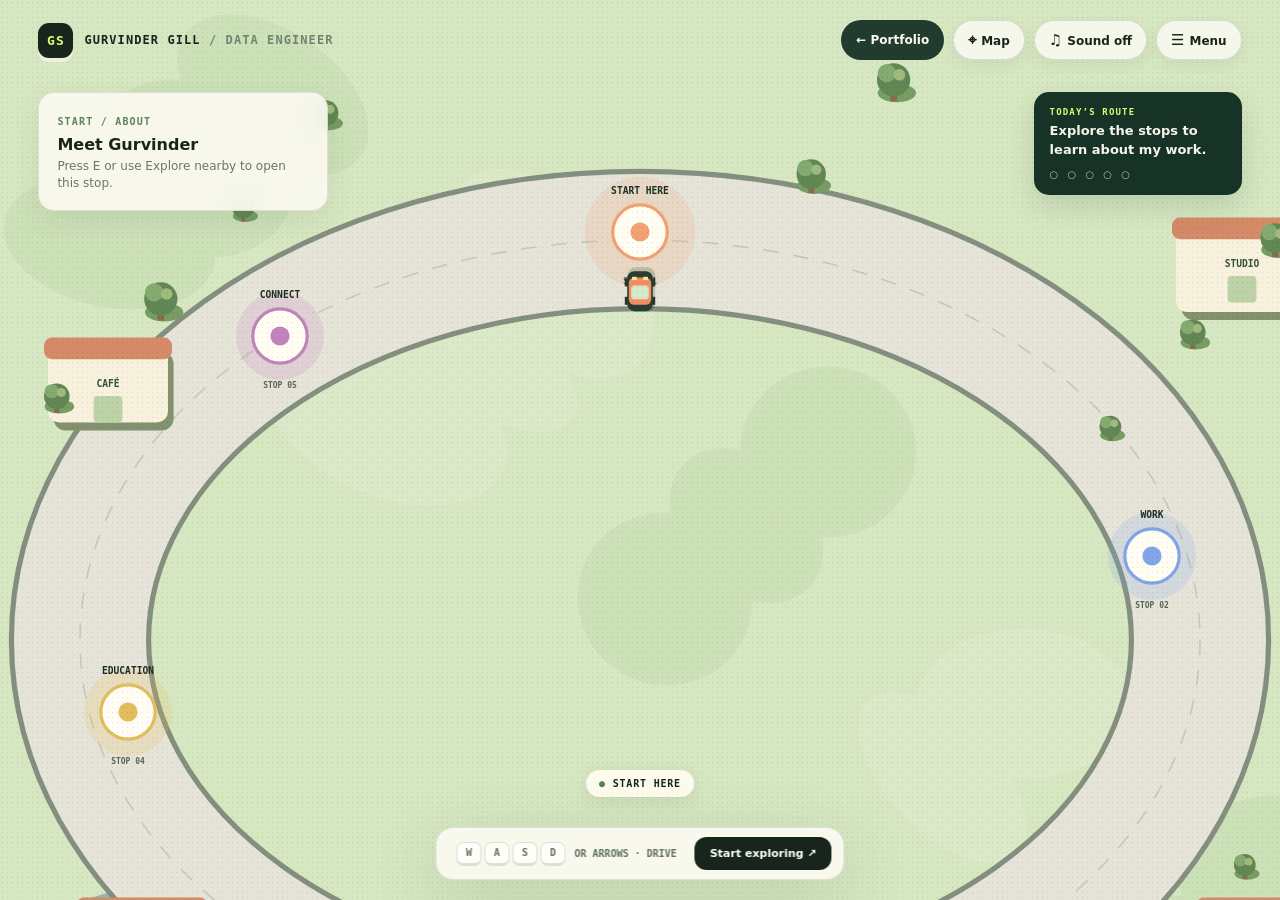
==== commit 4697e740: "Refine portfolio design and rename work stop" ====
--- a/park.html
+++ b/park.html
@@ -4,7 +4,7 @@
 <meta charset="utf-8">
 <meta name="viewport" content="width=device-width,initial-scale=1,viewport-fit=cover">
 <meta name="theme-color" content="#d8e8c4">
-<meta name="description" content="Explore Gurvinder Gill’s data engineering résumé in a small, playable portfolio world.">
+<meta name="description" content="Explore Gurvinder Gill’s data engineering resume in a small, playable portfolio world.">
 <title>Gurvinder Gill — Data Engineer</title>
 <style>
 :root{color-scheme:light;--ink:#17251c;--muted:#68776a;--green:#d8e8c4;--green2:#c8dcb5;--cream:#f7f4ea;--white:#fffdf7;--lime:#d9ff73;--orange:#f38d62;--blue:#6e9de8;--line:#20332920;--shadow:0 20px 70px #21382725;--mono:ui-monospace,SFMono-Regular,Consolas,monospace;--sans:Inter,ui-sans-serif,system-ui,-apple-system,"Segoe UI",sans-serif}*{box-sizing:border-box}html,body{height:100%;margin:0}body{overflow:hidden;background:#d8e8c4;color:var(--ink);font-family:var(--sans)}button,a{font:inherit}button{color:inherit}a{color:inherit}button:focus-visible,a:focus-visible{outline:3px solid #397d55;outline-offset:3px}#world{position:fixed;inset:0;width:100%;height:100%;display:block;touch-action:none}.grain{position:fixed;inset:0;pointer-events:none;opacity:.16;background-image:radial-gradient(#445640 0.6px,transparent .7px);background-size:5px 5px;mix-blend-mode:multiply}.topbar{position:fixed;z-index:5;inset:0 0 auto;display:flex;align-items:center;justify-content:space-between;padding:20px clamp(16px,3vw,42px);pointer-events:none}.brand,.top-actions>*{pointer-events:auto}.brand{display:flex;align-items:center;gap:11px;font:800 12px var(--mono);letter-spacing:.09em;text-transform:uppercase;text-decoration:none}.brand-mark{width:35px;height:35px;display:grid;place-items:center;background:var(--ink);color:var(--lime);border-radius:11px;box-shadow:0 4px 0 #ffffff7a;font-size:13px}.top-actions{display:flex;gap:9px}.icon-btn,.top-link{border:1px solid #26392b24;border-radius:999px;background:#fbfaf2db;backdrop-filter:blur(9px);box-shadow:0 5px 15px #203b2512;padding:10px 14px;font-weight:800;font-size:12px;cursor:pointer}.icon-btn:hover,.top-link:hover{transform:translateY(-2px);background:white}.icon-btn .glyph{font-size:15px;margin-right:5px}.status{position:fixed;z-index:2;top:92px;left:clamp(16px,3vw,44px);width:min(290px,calc(100vw - 32px));padding:17px 18px;border:1px solid #253b2a20;border-radius:16px;background:#fbfaf0e8;backdrop-filter:blur(10px);box-shadow:0 10px 30px #1f3b2015;pointer-events:none}.status small,.eyebrow{font:800 10px var(--mono);letter-spacing:.12em;text-transform:uppercase;color:#60805a}.status strong{display:block;font-size:16px;margin:6px 0 4px}.status p{font-size:12px;color:var(--muted);line-height:1.45;margin:0}.mission{position:fixed;z-index:2;top:92px;right:clamp(16px,3vw,44px);width:min(208px,34vw);padding:15px 16px;border-radius:15px;background:#173327;color:#f7f4ea;box-shadow:0 12px 28px #203b2526;pointer-events:none}.mission small{display:block;color:var(--lime);font:800 9px var(--mono);letter-spacing:.13em;text-transform:uppercase}.mission strong{display:block;font-size:13px;line-height:1.45;margin-top:5px}.mission .dots{color:#b7d293;font-size:10px;margin-top:9px;letter-spacing:3px}.location-pin{position:fixed;z-index:2;bottom:103px;left:50%;transform:translateX(-50%);border-radius:999px;background:#fffdf0e8;padding:8px 13px;font:700 10px var(--mono);letter-spacing:.08em;box-shadow:0 4px 18px #203b2517;pointer-events:none;white-space:nowrap}.location-pin b{color:#52845a}.dock{position:fixed;z-index:4;left:50%;bottom:20px;transform:translateX(-50%);display:flex;align-items:center;gap:10px;padding:9px 12px;border:1px solid #26392b20;border-radius:18px;background:#fbfaf0eb;backdrop-filter:blur(10px);box-shadow:var(--shadow)}.drive-hint{font:700 10px var(--mono);color:#617165;padding:0 8px;white-space:nowrap}.key{display:inline-grid;place-items:center;min-width:25px;height:24px;border:1px solid #213b2b27;border-bottom-width:3px;border-radius:7px;background:#fffef9;font:800 10px var(--mono);margin-right:3px}.dock button{border:0;background:var(--ink);color:white;border-radius:12px;padding:10px 15px;font-size:11px;font-weight:850;cursor:pointer;white-space:nowrap}.dock button:hover{background:#34593e}.touchpad{position:fixed;z-index:4;left:18px;bottom:20px;display:none;grid-template:repeat(2,42px)/repeat(3,42px);gap:5px}.touchpad button{border:1px solid #24392b30;border-radius:12px;background:#fffdf0e8;box-shadow:0 4px 12px #203b2515;font-weight:900;font-size:17px;touch-action:none}.touchpad [data-key=up]{grid-area:1/2}.touchpad [data-key=left]{grid-area:2/1}.touchpad [data-key=down]{grid-area:2/2}.touchpad [data-key=right]{grid-area:2/3}.touchpad button:active{background:var(--lime)}.panel-wrap{position:fixed;z-index:10;inset:0;display:grid;place-items:center;padding:clamp(12px,4vw,44px);background:#182c2380;backdrop-filter:blur(5px);opacity:0;visibility:hidden;transition:opacity .2s,visibility .2s}.panel-wrap.open{opacity:1;visibility:visible}.panel{position:relative;width:min(840px,100%);max-height:min(84vh,780px);overflow:auto;background:var(--cream);border-radius:24px;box-shadow:0 30px 100px #0c1a10aa;padding:clamp(23px,4vw,42px);transform:translateY(14px) scale(.99);transition:transform .25s}.panel-wrap.open .panel{transform:none}.panel-close{position:absolute;right:17px;top:17px;border:0;border-radius:50%;width:38px;height:38px;background:#e8e9dc;font-size:22px;cursor:pointer}.panel h2{font-size:clamp(32px,5vw,55px);line-height:.95;letter-spacing:-.055em;margin:5px 45px 13px 0}.panel-intro{max-width:600px;color:#657267;line-height:1.6;font-size:14px;margin:0 0 24px}.eyebrow{margin:0 0 11px}.intro-tags,.tags{display:flex;gap:7px;flex-wrap:wrap}.chip{font:700 10px var(--mono);border:1px solid #20332920;background:#ffffff80;padding:7px 10px;border-radius:999px}.grid2{display:grid;grid-template-columns:repeat(2,minmax(0,1fr));gap:12px}.card{border:1px solid #25392b20;background:#fffdf5;border-radius:16px;padding:17px}.card h3{font-size:16px;margin:0 0 4px}.card .meta{font:800 10px var(--mono);letter-spacing:.08em;color:#6f8c5b;text-transform:uppercase}.card p,.card li{font-size:13px;line-height:1.6;color:#59685e}.card p{margin:9px 0 0}.card ul{padding-left:18px;margin:9px 0 0}.card li+li{margin-top:6px}.full{grid-column:1/-1}.skill-groups{display:grid;gap:12px}.skill-groups .card{display:grid;grid-template-columns:150px 1fr;align-items:start;gap:10px}.skill-groups h3{font-size:13px}.skill-tag{font:700 11px var(--mono);padding:7px 9px;border-radius:8px;background:#eaf0df;color:#31543d}.strengths{display:grid;gap:12px}.strength{display:flex;gap:15px;align-items:flex-start}.strength b{min-width:160px;color:#365942}.strength p{margin:0;color:#59685e;font-size:13px;line-height:1.55}.contact-grid{display:grid;grid-template-columns:repeat(2,1fr);gap:10px}.contact-card{display:block;text-decoration:none;padding:16px;border:1px solid #20332920;background:#fffdf5;border-radius:14px}.contact-card small{display:block;font:800 9px var(--mono);color:#6f8c5b;letter-spacing:.12em;text-transform:uppercase;margin-bottom:8px}.contact-card strong{font-size:14px;overflow-wrap:anywhere}.menu-grid{display:grid;grid-template-columns:repeat(2,1fr);gap:10px}.menu-item{display:flex;justify-content:space-between;align-items:center;text-align:left;border:1px solid #20332922;background:#fffdf6;border-radius:14px;padding:15px;cursor:pointer;font-weight:850}.menu-item:hover{background:#e7efd9}.menu-item span:last-child{color:#77906c}.map-box{height:min(55vh,420px);min-height:250px;position:relative;border-radius:17px;overflow:hidden;background:#cae0bb;border:1px solid #2033291c}.map-box canvas{width:100%;height:100%;display:block}.map-note{font-size:11px;color:#657267;margin-top:10px}.toast{position:fixed;z-index:20;left:50%;top:84px;transform:translate(-50%,-8px);background:var(--ink);color:#fff;padding:10px 14px;border-radius:999px;font:700 11px var(--mono);opacity:0;transition:.2s;pointer-events:none}.toast.show{opacity:1;transform:translate(-50%,0)}.sr-only{position:absolute;width:1px;height:1px;padding:0;margin:-1px;overflow:hidden;clip:rect(0,0,0,0);white-space:nowrap;border:0}.noscript{position:fixed;inset:auto 15px 15px;background:white;padding:10px;border-radius:8px;z-index:100}@media(max-width:760px){.topbar{padding-top:max(12px,env(safe-area-inset-top));}.brand{font-size:10px}.brand-mark{width:31px;height:31px}.top-actions{gap:5px}.icon-btn{padding:9px 10px;font-size:11px}.icon-btn .glyph{margin:0}.status{top:65px;padding:13px 14px;width:min(245px,62vw)}.status p{font-size:11px}.mission{top:auto;right:12px;bottom:105px;width:150px;padding:11px 12px}.mission strong{font-size:11px}.location-pin{bottom:94px;font-size:9px}.dock{bottom:max(12px,env(safe-area-inset-bottom));gap:4px;padding:7px;border-radius:15px}.drive-hint{font-size:9px;padding:0 4px}.key{min-width:20px;height:20px}.dock button{padding:9px 11px;font-size:10px}.touchpad{display:grid;bottom:max(12px,env(safe-area-inset-bottom));left:12px;grid-template:repeat(2,38px)/repeat(3,38px)}.touchpad button{font-size:15px}.panel-wrap{padding:10px}.panel{max-height:88vh;border-radius:19px}.grid2{grid-template-columns:1fr}.full{grid-column:auto}.skill-groups .card{grid-template-columns:1fr}.strength{display:block}.strength b{display:block;margin-bottom:5px}.contact-grid,.menu-grid{grid-template-columns:1fr 1fr}}@media(max-width:430px){.top-actions .icon-btn{width:38px;height:38px;padding:0}.icon-btn .glyph{margin:0}.icon-btn .label{position:absolute;clip:rect(0,0,0,0)}.brand{gap:7px;letter-spacing:.03em}.status{top:59px}.mission{bottom:149px}.location-pin{bottom:138px}.dock{left:auto;right:10px;transform:none;bottom:12px}.drive-hint{display:none}.touchpad{bottom:12px}.contact-grid{grid-template-columns:1fr}.menu-grid{grid-template-columns:1fr 1fr}.panel h2{font-size:34px}}@media(prefers-reduced-motion:reduce){*,*::before,*::after{scroll-behavior:auto!important;transition:none!important}}
@@ -12,23 +12,23 @@
 <style>.back-link{position:relative;display:inline-flex;align-items:center;justify-content:center;padding:10px 15px;border-radius:100px;background:#213b2f;color:#fffaf0;text-decoration:none;font-size:12px;font-weight:750;white-space:nowrap}.back-link:hover,.back-link:focus-visible{background:#385d46;color:#fffaf0}@media(max-width:700px){.back-link{padding:9px 11px;font-size:11px}.topbar .brand span:last-child{display:none}}</style>
 </head>
 <body>
-<canvas id="world" aria-label="A small illustrated driving world. Use arrow keys or WASD to explore career locations."></canvas><div class="grain" aria-hidden="true"></div>
+<canvas id="world" aria-label="A small illustrated driving world. Use arrow keys or WASD to explore work locations."></canvas><div class="grain" aria-hidden="true"></div>
 <header class="topbar"><a class="brand" href="#" aria-label="Gurvinder Gill home"><span class="brand-mark">GS</span><span>Gurvinder Gill <span style="color:#718470">/ data engineer</span></span></a><div class="top-actions"><a class="back-link" href="index.html">← Portfolio</a><button class="icon-btn" id="mapButton" aria-label="Open map"><span class="glyph" aria-hidden="true">⌖</span><span class="label">Map</span></button><button class="icon-btn" id="soundButton" aria-label="Toggle sound"><span class="glyph" aria-hidden="true">♫</span><span class="label">Sound off</span></button><button class="icon-btn" id="menuButton" aria-label="Open menu"><span class="glyph" aria-hidden="true">☰</span><span class="label">Menu</span></button></div></header>
-<aside class="status" aria-live="polite"><small id="statusEyebrow">Your next stop</small><strong id="statusTitle">Drive over to say hello</strong><p id="statusText">Take a little drive. The stops around the track open my résumé.</p></aside>
+<aside class="status" aria-live="polite"><small id="statusEyebrow">Your next stop</small><strong id="statusTitle">Drive over to say hello</strong><p id="statusText">Take a little drive. The stops around the track open my resume.</p></aside>
 <aside class="mission"><small>Today’s route</small><strong>Explore the stops to learn about my work.</strong><div class="dots" id="missionDots">○ ○ ○ ○ ○</div></aside>
 <div class="location-pin"><b>●</b> <span id="locationText">PORTFOLIO PARK</span></div>
 <div class="dock"><div class="drive-hint"><span class="key">W</span><span class="key">A</span><span class="key">S</span><span class="key">D</span> OR ARROWS · DRIVE</div><button id="interactButton">Explore nearby ↗</button></div>
 <div class="touchpad" aria-label="Driving controls"><button data-key="up" aria-label="Drive forward">↑</button><button data-key="left" aria-label="Steer left">←</button><button data-key="down" aria-label="Drive backward">↓</button><button data-key="right" aria-label="Steer right">→</button></div>
 <div class="panel-wrap" id="panelWrap" role="dialog" aria-modal="true" aria-labelledby="panelTitle"><section class="panel"><button class="panel-close" id="closePanel" aria-label="Close panel">×</button><div id="panelContent"></div></section></div>
 <div class="toast" id="toast" role="status" aria-live="polite"></div><div class="sr-only" id="liveText" aria-live="polite"></div>
-<noscript><div class="noscript">This portfolio needs JavaScript to run. Your résumé PDF is available in the repository.</div></noscript>
+<noscript><div class="noscript">This portfolio needs JavaScript to run. Your resume PDF is available in the repository.</div></noscript>
 <script>
 (()=>{'use strict';
 const canvas=document.getElementById('world'),ctx=canvas.getContext('2d',{alpha:false}),wrap=document.getElementById('panelWrap'),content=document.getElementById('panelContent'),keys=new Set(),visited=new Set(),W=2200,H=1600;
 const zones=[
- {id:'intro',name:'Start / About',x:1100,y:290,color:'#f1a172',label:'START HERE',hint:'Meet Gurvinder',title:'Hey, I’m Gurvinder.',eyebrow:'Data Engineer · Bengaluru, India',text:'I build data-intensive applications and solve architectural and scalability challenges. My work spans retail, healthcare, e-commerce and analytics, with a current focus on event-driven pipelines at Tesco.',tags:['7+ years in data','Tesco','Apache Spark + Scala'],kind:'intro'},
- {id:'experience',name:'Career / Experience',x:1740,y:695,color:'#82a5e7',label:'CAREER',hint:'Career missions',title:'Work that moves data forward.',eyebrow:'Career · Bengaluru, India',kind:'experience'},
- {id:'skills',name:'Skills / Toolkit',x:1120,y:1280,color:'#84b97a',label:'TOOLKIT',hint:'The tools I use',title:'A practical data toolkit.',eyebrow:'Skills · From the résumé',kind:'skills'},
+ {id:'intro',name:'Start / About',x:1100,y:290,color:'#f1a172',label:'START HERE',hint:'Meet Gurvinder',title:'Hey, I’m Gurvinder.',eyebrow:'Data Engineer · Bengaluru, India',text:'I build data-intensive applications and solve architectural and scalability challenges. My work spans retail, healthcare, e-commerce and analytics, with a current focus on event-driven pipelines at Tesco.',tags:['8+ years in data','Tesco','Spark · AWS · Azure'],kind:'intro'},
+ {id:'experience',name:'Experience',x:1740,y:695,color:'#82a5e7',label:'WORK',hint:'Work experience',title:'My work in data engineering.',eyebrow:'Experience · Bengaluru, India',kind:'experience'},
+ {id:'skills',name:'Skills / Toolkit',x:1120,y:1280,color:'#84b97a',label:'TOOLKIT',hint:'The tools I use',title:'A practical data toolkit.',eyebrow:'Skills · From the resume',kind:'skills'},
  {id:'education',name:'Education / Strengths',x:460,y:890,color:'#e3bd5c',label:'EDUCATION',hint:'How I learn and work',title:'Good systems need good teams.',eyebrow:'Education & strengths',kind:'education'},
  {id:'contact',name:'Contact / Connect',x:650,y:420,color:'#c283bd',label:'CONNECT',hint:'Get in touch',title:'Let’s build something useful.',eyebrow:'Contact · Open to a conversation',kind:'contact'}
 ];
@@ -48,19 +48,19 @@
 const buildings=[[360,430,150,98,'CAFÉ'],[1770,280,165,110,'STUDIO'],[1800,1130,155,110,'WORKSHOP'],[400,1130,155,100,'LIBRARY']];for(const [x,y,w,h,label] of buildings){ctx.fillStyle='#82916e';roundedRect(ctx,x+7,y+10,w,h,15);ctx.fill();ctx.fillStyle='#f7f1dd';roundedRect(ctx,x,y,w,h,14);ctx.fill();ctx.fillStyle='#d58b68';roundedRect(ctx,x-5,y-8,w+10,27,10);ctx.fill();ctx.fillStyle='#37503a';ctx.font='800 12px ui-monospace,monospace';ctx.textAlign='center';ctx.fillText(label,x+w/2,y+54);ctx.fillStyle='#bdd2a7';roundedRect(ctx,x+w/2-18,y+65,36,33,5);ctx.fill()}
 // Trees in planted groups
 for(let i=0;i<37;i++){let x=100+(i*271)%2000,y=70+(i*431)%1450;if(Math.hypot((x-1100)/700,(y-800)/500)>.99)drawTree(x,y,.68+(i%4)*.12)}
-// Career stops
+// Work stops
 zones.forEach((z,i)=>{const nearby=activeZone?.id===z.id;ctx.fillStyle=z.color+'33';ctx.beginPath();ctx.arc(z.x,z.y,nearby?69:55,0,Math.PI*2);ctx.fill();ctx.fillStyle='#fffdf4';ctx.beginPath();ctx.arc(z.x,z.y,34,0,Math.PI*2);ctx.fill();ctx.strokeStyle=z.color;ctx.lineWidth=4;ctx.stroke();ctx.fillStyle=z.color;ctx.beginPath();ctx.arc(z.x,z.y,12,0,Math.PI*2);ctx.fill();ctx.fillStyle='#1d3024';ctx.font='900 12px ui-monospace,monospace';ctx.textAlign='center';ctx.fillText(z.label,z.x,z.y-47);ctx.font='700 10px ui-monospace,monospace';ctx.fillStyle='#566552';ctx.fillText(visited.has(z.id)?'✓ EXPLORED':'STOP 0'+(i+1),z.x,z.y+65)});
 // The little car
 ctx.save();ctx.translate(player.x,player.y);ctx.rotate(player.a);ctx.fillStyle='#263b2b35';roundedRect(ctx,-25,-15,56,34,10);ctx.fill();ctx.fillStyle='#293d31';roundedRect(ctx,-24,-16,50,32,9);ctx.fill();ctx.fillStyle='#f38d62';roundedRect(ctx,-16,-14,34,28,7);ctx.fill();ctx.fillStyle='#d6e9c8';roundedRect(ctx,-9,-11,17,22,4);ctx.fill();ctx.fillStyle='#ffe5a1';ctx.fillRect(15,-10,4,6);ctx.fillRect(15,4,4,6);ctx.fillStyle='#28382c';ctx.fillRect(-16,-19,10,4);ctx.fillRect(7,-19,10,4);ctx.fillRect(-16,15,10,4);ctx.fillRect(7,15,10,4);ctx.restore();
 }
 function nearest(){let best=null,dist=1e9;for(const z of zones){const d=Math.hypot(player.x-z.x,player.y-z.y);if(d<dist){best=z;dist=d}}return dist<150?best:null}
-function updateStatus(){const n=nearest();if(n?.id!==activeZone?.id){activeZone=n;if(n){document.getElementById('statusEyebrow').textContent=n.name;document.getElementById('statusTitle').textContent=n.hint;document.getElementById('statusText').textContent='Press E or use Explore nearby to open this stop.';document.getElementById('locationText').textContent=n.label;document.getElementById('liveText').textContent='You are near '+n.name+'. Press E to explore.'}else{document.getElementById('statusEyebrow').textContent='Your next stop';document.getElementById('statusTitle').textContent='Keep exploring';document.getElementById('statusText').textContent='Follow the path and drive toward a marked career stop.';document.getElementById('locationText').textContent='PORTFOLIO PARK'}}document.getElementById('missionDots').textContent=zones.map(z=>visited.has(z.id)?'●':'○').join(' ')}
+function updateStatus(){const n=nearest();if(n?.id!==activeZone?.id){activeZone=n;if(n){document.getElementById('statusEyebrow').textContent=n.name;document.getElementById('statusTitle').textContent=n.hint;document.getElementById('statusText').textContent='Press E or use Explore nearby to open this stop.';document.getElementById('locationText').textContent=n.label;document.getElementById('liveText').textContent='You are near '+n.name+'. Press E to explore.'}else{document.getElementById('statusEyebrow').textContent='Your next stop';document.getElementById('statusTitle').textContent='Keep exploring';document.getElementById('statusText').textContent='Follow the path and drive toward a marked work stop.';document.getElementById('locationText').textContent='PORTFOLIO PARK'}}document.getElementById('missionDots').textContent=zones.map(z=>visited.has(z.id)?'●':'○').join(' ')}
 function loop(t){const dt=Math.min((t-last)/1000||.016,.04);last=t;if(!wrap.classList.contains('open')){const up=keys.has('ArrowUp')||keys.has('w'),down=keys.has('ArrowDown')||keys.has('s'),left=keys.has('ArrowLeft')||keys.has('a'),right=keys.has('ArrowRight')||keys.has('d');if(up)player.v=Math.min(290,player.v+270*dt);else if(down)player.v=Math.max(-120,player.v-300*dt);else player.v*=Math.pow(.12,dt);if(Math.abs(player.v)>3){if(left)player.a-=2.3*dt*Math.sign(player.v);if(right)player.a+=2.3*dt*Math.sign(player.v);player.x+=Math.cos(player.a)*player.v*dt;player.y+=Math.sin(player.a)*player.v*dt;player.x=Math.max(40,Math.min(W-40,player.x));player.y=Math.max(40,Math.min(H-40,player.y));started=true}updateStatus()}if(audioCtx&&engineOsc&&engineGain){engineOsc.frequency.setTargetAtTime(58+Math.abs(player.v)*.65,audioCtx.currentTime,.08);engineGain.gain.setTargetAtTime(sound?(Math.abs(player.v)>3?.012:.002):0,audioCtx.currentTime,.1)}if(t-lastDraw>33){drawWorld();lastDraw=t}frame=requestAnimationFrame(loop)}frame=requestAnimationFrame(loop);
-const intro=()=>`<p class="eyebrow">${zones[0].eyebrow}</p><h2 id="panelTitle">${zones[0].title}</h2><p class="panel-intro">${zones[0].text}</p><div class="intro-tags">${zones[0].tags.map(x=>`<span class="chip">${x}</span>`).join('')}</div><div class="actions" style="margin-top:22px;display:flex;gap:10px;flex-wrap:wrap"><button class="menu-item" data-open="experience">Explore my career <span>↗</span></button><a class="menu-item" href="gurvinder-resume-2026-1.pdf" download>Download résumé <span>↓</span></a></div>`;
+const intro=()=>`<p class="eyebrow">${zones[0].eyebrow}</p><h2 id="panelTitle">${zones[0].title}</h2><p class="panel-intro">${zones[0].text}</p><div class="intro-tags">${zones[0].tags.map(x=>`<span class="chip">${x}</span>`).join('')}</div><div class="actions" style="margin-top:22px;display:flex;gap:10px;flex-wrap:wrap"><button class="menu-item" data-open="experience">See my work <span>↗</span></button><a class="menu-item" href="gurvinder-resume-2026-1.pdf" download>Download resume <span>↓</span></a></div>`;
 const experience=()=>`<p class="eyebrow">${zones[1].eyebrow}</p><h2 id="panelTitle">${zones[1].title}</h2><p class="panel-intro">Data engineering across retail, healthcare, analytics, construction and financial data.</p><div class="grid2"><article class="card full"><div class="meta">Jan 2024 — Present · Bengaluru, IN</div><h3>Data Engineer · Tesco</h3><p>Building ingestion and driver onboarding workflows for retail operations.</p><ul><li>Developed event-driven ingestion pipelines using Scala and Spark to load Hive tables.</li><li>Implemented backup and recovery with Delta tables.</li><li>Automated onboarding and dimension-table updates with a GHA pipeline and Apache Spark, and provided rotational production support.</li></ul></article><article class="card full"><div class="meta">Feb 2021 — Dec 2023 · Bengaluru, IN</div><h3>Data Engineer · Tiger Analytics</h3><ul><li>Migrated Scala workflows to PySpark, reducing code complexity by about 40%.</li><li>Helped parallelize LEGO model training and deployment with SparkR and Databricks, improving performance by about 60% and lowering compute cost by about 45%.</li><li>Built ReactiveCore healthcare data applications using PySpark, SQL Server, AWS S3, HDFS and Airflow.</li></ul></article><article class="card full"><div class="meta">Jul 2018 — Feb 2021 · Bengaluru, IN</div><h3>Software Engineer · Fragma Data Systems</h3><ul><li>Built a near real-time L&amp;T construction-machine tracker with Azure IoT Hub, PySpark, Python and SQL Server.</li><li>Built a Mashreq transaction-ingestion framework with PySpark, Python, Hive and Airflow.</li></ul></article></div>`;
-const skills=()=>`<p class="eyebrow">${zones[2].eyebrow}</p><h2 id="panelTitle">${zones[2].title}</h2><p class="panel-intro">A production toolkit spanning processing, storage, cloud and delivery.</p><div class="skill-groups">${[['Processing','Apache Spark','PySpark','Scala','Python','SQL'],['Data','Delta tables','Hive','ETL Pipelines','Data Modelling','Data Migration','MSSQL'],['Cloud','AWS','Azure','Athena','Glue','Redshift','Databricks'],['Delivery','Event-driven pipelines','Airflow','Oozie','GHA pipelines','GitLab','Bitbucket','Jira']].map(([group,...items])=>`<article class="card"><h3>${group}</h3><div class="tags">${items.map(x=>`<span class="skill-tag">${x}</span>`).join('')}</div></article>`).join('')}</div>`;
+const skills=()=>`<p class="eyebrow">${zones[2].eyebrow}</p><h2 id="panelTitle">${zones[2].title}</h2><p class="panel-intro">A production toolkit spanning processing, storage, cloud and delivery.</p><div class="skill-groups">${[['Processing','Apache Spark','PySpark','Scala','Python','SQL'],['Data','Delta tables','Hive','ETL Pipelines','Data Modelling','Data Migration','MSSQL'],['Cloud','AWS','Azure','AWS S3','Athena','Glue','Redshift','Azure IoT Hub','Databricks'],['Delivery','Event-driven pipelines','Airflow','Oozie','GHA pipelines','GitLab','Bitbucket','Jira']].map(([group,...items])=>`<article class="card"><h3>${group}</h3><div class="tags">${items.map(x=>`<span class="skill-tag">${x}</span>`).join('')}</div></article>`).join('')}</div>`;
 const education=()=>`<p class="eyebrow">${zones[3].eyebrow}</p><h2 id="panelTitle">${zones[3].title}</h2><div class="grid2"><article class="card"><div class="meta">Jan 2013 — Dec 2017</div><h3>B.E. Computer Science</h3><p>Technocrat Institute of Technology<br>Bhopal, India</p></article><article class="card"><div class="meta">Current focus</div><h3>Reliable data operations</h3><p>Event-driven ingestion, scalable processing, backup and recovery, workflow automation, and production support.</p></article></div>`;
-const contact=()=>`<p class="eyebrow">${zones[4].eyebrow}</p><h2 id="panelTitle">${zones[4].title}</h2><p class="panel-intro">For data engineering opportunities, collaboration, or a conversation about dependable data systems.</p><div class="contact-grid"><a class="contact-card" href="mailto:imgurvinder7@gmail.com"><small>Email</small><strong>imgurvinder7@gmail.com</strong></a><a class="contact-card" href="tel:+918251005831"><small>Phone</small><strong>+91 82510 05831</strong></a><a class="contact-card" href="https://www.linkedin.com/in/imgurvinder/"><small>LinkedIn</small><strong>linkedin.com/in/imgurvinder ↗</strong></a><a class="contact-card" href="gurvinder-resume-2026-1.pdf" download><small>Résumé PDF</small><strong>Download résumé ↓</strong></a></div>`;
+const contact=()=>`<p class="eyebrow">${zones[4].eyebrow}</p><h2 id="panelTitle">${zones[4].title}</h2><p class="panel-intro">For data engineering opportunities, collaboration, or a conversation about dependable data systems.</p><div class="contact-grid"><a class="contact-card" href="mailto:imgurvinder7@gmail.com"><small>Email</small><strong>imgurvinder7@gmail.com</strong></a><a class="contact-card" href="tel:+918251005831"><small>Phone</small><strong>+91 82510 05831</strong></a><a class="contact-card" href="https://www.linkedin.com/in/imgurvinder/"><small>LinkedIn</small><strong>linkedin.com/in/imgurvinder ↗</strong></a><a class="contact-card" href="gurvinder-resume-2026-1.pdf" download><small>Resume PDF</small><strong>Download resume ↓</strong></a></div>`;
 const render={intro,experience,skills,education,contact};
 function openPanel(kind){if(!render[kind])return;const zone=zones.find(z=>z.kind===kind);if(zone)visited.add(zone.id);content.innerHTML=render[kind]();wrap.classList.add('open');document.getElementById('closePanel').focus();content.querySelectorAll('[data-open]').forEach(b=>b.addEventListener('click',()=>openPanel(b.dataset.open)));}
 function closePanel(){wrap.classList.remove('open');document.getElementById('interactButton').focus()}
@@ -69,8 +69,8 @@
 document.getElementById('interactButton').addEventListener('click',interact);document.getElementById('closePanel').addEventListener('click',closePanel);wrap.addEventListener('click',e=>{if(e.target===wrap)closePanel()});document.getElementById('menuButton').addEventListener('click',()=>openPanel('menu'));document.getElementById('mapButton').addEventListener('click',()=>openPanel('map'));document.querySelector('.brand').addEventListener('click',e=>{e.preventDefault();player.x=1100;player.y=365;player.a=-Math.PI/2;player.v=0;openPanel('intro')});document.getElementById('soundButton').addEventListener('click',()=>{try{if(!audioCtx){audioCtx=new(window.AudioContext||window.webkitAudioContext)();engineOsc=audioCtx.createOscillator();engineGain=audioCtx.createGain();engineOsc.type='triangle';engineOsc.frequency.value=58;engineGain.gain.value=0;engineOsc.connect(engineGain);engineGain.connect(audioCtx.destination);engineOsc.start()}if(audioCtx.state==='suspended')audioCtx.resume();sound=!sound;document.querySelector('#soundButton .label').textContent=sound?'Sound on':'Sound off';document.getElementById('soundButton').setAttribute('aria-label',sound?'Turn sound off':'Turn sound on');showToast(sound?'Engine sound on':'Sound muted')}catch{showToast('Audio is unavailable in this browser')}});
 document.addEventListener('keydown',e=>{if(e.key==='Escape'&&wrap.classList.contains('open')){closePanel();return}if((e.key==='e'||e.key==='E')&&!wrap.classList.contains('open')){interact();return}if(e.key==='m'||e.key==='M'){openPanel('map');return}if(wrap.classList.contains('open'))return;if(['ArrowUp','ArrowDown','ArrowLeft','ArrowRight',' '].includes(e.key)){e.preventDefault();keys.add(e.key)}else if(['w','a','s','d','W','A','S','D'].includes(e.key)){keys.add(e.key.toLowerCase())}});document.addEventListener('keyup',e=>keys.delete(e.key.toLowerCase()==='arrowup'?'ArrowUp':e.key.toLowerCase()==='arrowdown'?'ArrowDown':e.key.toLowerCase()==='arrowleft'?'ArrowLeft':e.key.toLowerCase()==='arrowright'?'ArrowRight':e.key.toLowerCase()));addEventListener('blur',()=>keys.clear());
 document.querySelectorAll('.touchpad button').forEach(b=>{const k={up:'ArrowUp',down:'ArrowDown',left:'ArrowLeft',right:'ArrowRight'}[b.dataset.key];const start=e=>{e.preventDefault();keys.add(k);b.setPointerCapture?.(e.pointerId)};const end=()=>keys.delete(k);b.addEventListener('pointerdown',start);b.addEventListener('pointerup',end);b.addEventListener('pointercancel',end);b.addEventListener('lostpointercapture',end)});
-function mapPanel(){return`<p class="eyebrow">Portfolio Park · map</p><h2 id="panelTitle">Choose a stop.</h2><p class="panel-intro">Pick a marker to drive there and open its section.</p><div class="map-box"><canvas id="mapCanvas" aria-label="Map with five résumé stops"></canvas></div><div class="menu-grid" style="margin-top:12px">${zones.map(z=>`<button class="menu-item" data-zone="${z.id}">${z.hint}<span>↗</span></button>`).join('')}</div><p class="map-note">Move with W A S D or arrow keys. Press E near a marker to explore.</p>`}
-function menuPanel(){return`<p class="eyebrow">Gurvinder Gill · Data Engineer</p><h2 id="panelTitle">Pick a destination.</h2><p class="panel-intro">Jump to a résumé stop, or take the scenic route and drive there.</p><div class="menu-grid">${zones.map(z=>`<button class="menu-item" data-zone="${z.id}">${z.name}<span>↗</span></button>`).join('')}</div><div class="actions" style="margin-top:16px"><a class="menu-item" href="gurvinder-resume-2026-1.pdf" download>Download résumé PDF <span>↓</span></a></div>`}
+function mapPanel(){return`<p class="eyebrow">Portfolio Park · map</p><h2 id="panelTitle">Choose a stop.</h2><p class="panel-intro">Pick a marker to drive there and open its section.</p><div class="map-box"><canvas id="mapCanvas" aria-label="Map with five resume stops"></canvas></div><div class="menu-grid" style="margin-top:12px">${zones.map(z=>`<button class="menu-item" data-zone="${z.id}">${z.hint}<span>↗</span></button>`).join('')}</div><p class="map-note">Move with W A S D or arrow keys. Press E near a marker to explore.</p>`}
+function menuPanel(){return`<p class="eyebrow">Gurvinder Gill · Data Engineer</p><h2 id="panelTitle">Pick a destination.</h2><p class="panel-intro">Jump to a resume stop, or take the scenic route and drive there.</p><div class="menu-grid">${zones.map(z=>`<button class="menu-item" data-zone="${z.id}">${z.name}<span>↗</span></button>`).join('')}</div><div class="actions" style="margin-top:16px"><a class="menu-item" href="gurvinder-resume-2026-1.pdf" download>Download resume PDF <span>↓</span></a></div>`}
 const originalOpen=openPanel;openPanel=function(kind){if(kind==='map'||kind==='menu'){content.innerHTML=kind==='map'?mapPanel():menuPanel();wrap.classList.add('open');content.querySelectorAll('[data-zone]').forEach(b=>b.addEventListener('click',()=>{const z=zones.find(x=>x.id===b.dataset.zone);player.x=z.x;player.y=z.y-100;player.v=0;activeZone=z;closePanel();setTimeout(()=>openPanel(z.kind),80)}));if(kind==='map')drawMap();document.getElementById('closePanel').focus();return}originalOpen(kind)};
 function drawMap(){const c=document.getElementById('mapCanvas');if(!c)return;const r=c.getBoundingClientRect(),ratio=Math.min(devicePixelRatio||1,1.5);c.width=r.width*ratio;c.height=r.height*ratio;const g=c.getContext('2d');g.scale(ratio,ratio);const sx=r.width/W,sy=r.height/H;g.fillStyle='#d7e7c2';g.fillRect(0,0,r.width,r.height);g.fillStyle='#e8e3cf';g.beginPath();g.ellipse(1100*sx,800*sy,700*sx,500*sy,0,0,Math.PI*2);g.lineWidth=70*Math.min(sx,sy);g.strokeStyle='#899180';g.stroke();g.lineWidth=63*Math.min(sx,sy);g.strokeStyle='#f1eee1';g.stroke();zones.forEach(z=>{g.beginPath();g.arc(z.x*sx,z.y*sy,10,0,Math.PI*2);g.fillStyle=z.color;g.fill();g.fillStyle='#25372b';g.font='bold 10px system-ui';g.fillText(z.label,z.x*sx+13,z.y*sy+4)});g.beginPath();g.arc(player.x*sx,player.y*sy,6,0,Math.PI*2);g.fillStyle='#ef7752';g.fill();g.strokeStyle='#fff';g.lineWidth=2;g.stroke()}
 
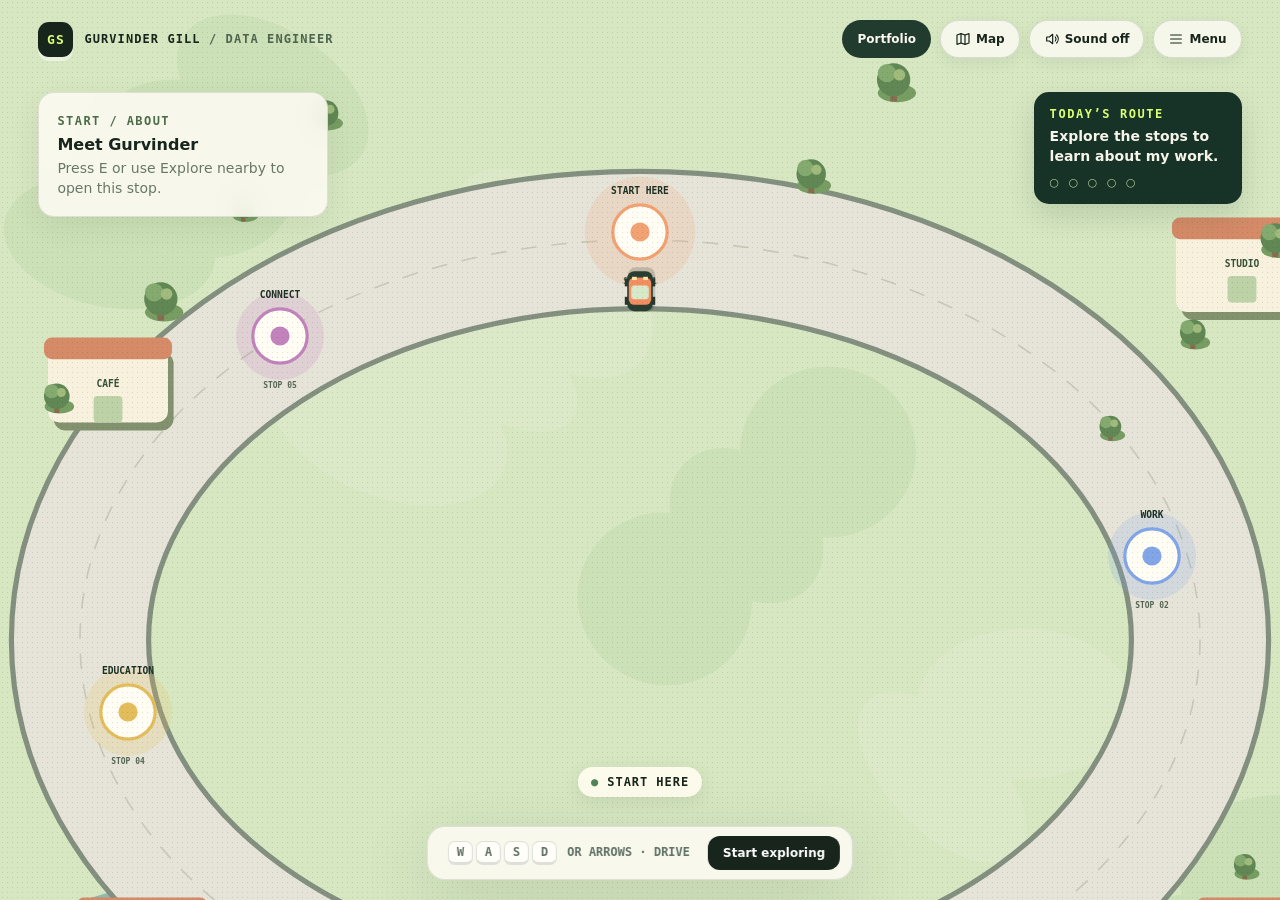
==== commit ef29ef43: "Build engineering journal portfolio and align tech ribbon" ====
--- a/park.html
+++ b/park.html
@@ -7,17 +7,36 @@
 <meta name="description" content="Explore Gurvinder Gill’s data engineering resume in a small, playable portfolio world.">
 <title>Gurvinder Gill — Data Engineer</title>
 <style>
-:root{color-scheme:light;--ink:#17251c;--muted:#68776a;--green:#d8e8c4;--green2:#c8dcb5;--cream:#f7f4ea;--white:#fffdf7;--lime:#d9ff73;--orange:#f38d62;--blue:#6e9de8;--line:#20332920;--shadow:0 20px 70px #21382725;--mono:ui-monospace,SFMono-Regular,Consolas,monospace;--sans:Inter,ui-sans-serif,system-ui,-apple-system,"Segoe UI",sans-serif}*{box-sizing:border-box}html,body{height:100%;margin:0}body{overflow:hidden;background:#d8e8c4;color:var(--ink);font-family:var(--sans)}button,a{font:inherit}button{color:inherit}a{color:inherit}button:focus-visible,a:focus-visible{outline:3px solid #397d55;outline-offset:3px}#world{position:fixed;inset:0;width:100%;height:100%;display:block;touch-action:none}.grain{position:fixed;inset:0;pointer-events:none;opacity:.16;background-image:radial-gradient(#445640 0.6px,transparent .7px);background-size:5px 5px;mix-blend-mode:multiply}.topbar{position:fixed;z-index:5;inset:0 0 auto;display:flex;align-items:center;justify-content:space-between;padding:20px clamp(16px,3vw,42px);pointer-events:none}.brand,.top-actions>*{pointer-events:auto}.brand{display:flex;align-items:center;gap:11px;font:800 12px var(--mono);letter-spacing:.09em;text-transform:uppercase;text-decoration:none}.brand-mark{width:35px;height:35px;display:grid;place-items:center;background:var(--ink);color:var(--lime);border-radius:11px;box-shadow:0 4px 0 #ffffff7a;font-size:13px}.top-actions{display:flex;gap:9px}.icon-btn,.top-link{border:1px solid #26392b24;border-radius:999px;background:#fbfaf2db;backdrop-filter:blur(9px);box-shadow:0 5px 15px #203b2512;padding:10px 14px;font-weight:800;font-size:12px;cursor:pointer}.icon-btn:hover,.top-link:hover{transform:translateY(-2px);background:white}.icon-btn .glyph{font-size:15px;margin-right:5px}.status{position:fixed;z-index:2;top:92px;left:clamp(16px,3vw,44px);width:min(290px,calc(100vw - 32px));padding:17px 18px;border:1px solid #253b2a20;border-radius:16px;background:#fbfaf0e8;backdrop-filter:blur(10px);box-shadow:0 10px 30px #1f3b2015;pointer-events:none}.status small,.eyebrow{font:800 10px var(--mono);letter-spacing:.12em;text-transform:uppercase;color:#60805a}.status strong{display:block;font-size:16px;margin:6px 0 4px}.status p{font-size:12px;color:var(--muted);line-height:1.45;margin:0}.mission{position:fixed;z-index:2;top:92px;right:clamp(16px,3vw,44px);width:min(208px,34vw);padding:15px 16px;border-radius:15px;background:#173327;color:#f7f4ea;box-shadow:0 12px 28px #203b2526;pointer-events:none}.mission small{display:block;color:var(--lime);font:800 9px var(--mono);letter-spacing:.13em;text-transform:uppercase}.mission strong{display:block;font-size:13px;line-height:1.45;margin-top:5px}.mission .dots{color:#b7d293;font-size:10px;margin-top:9px;letter-spacing:3px}.location-pin{position:fixed;z-index:2;bottom:103px;left:50%;transform:translateX(-50%);border-radius:999px;background:#fffdf0e8;padding:8px 13px;font:700 10px var(--mono);letter-spacing:.08em;box-shadow:0 4px 18px #203b2517;pointer-events:none;white-space:nowrap}.location-pin b{color:#52845a}.dock{position:fixed;z-index:4;left:50%;bottom:20px;transform:translateX(-50%);display:flex;align-items:center;gap:10px;padding:9px 12px;border:1px solid #26392b20;border-radius:18px;background:#fbfaf0eb;backdrop-filter:blur(10px);box-shadow:var(--shadow)}.drive-hint{font:700 10px var(--mono);color:#617165;padding:0 8px;white-space:nowrap}.key{display:inline-grid;place-items:center;min-width:25px;height:24px;border:1px solid #213b2b27;border-bottom-width:3px;border-radius:7px;background:#fffef9;font:800 10px var(--mono);margin-right:3px}.dock button{border:0;background:var(--ink);color:white;border-radius:12px;padding:10px 15px;font-size:11px;font-weight:850;cursor:pointer;white-space:nowrap}.dock button:hover{background:#34593e}.touchpad{position:fixed;z-index:4;left:18px;bottom:20px;display:none;grid-template:repeat(2,42px)/repeat(3,42px);gap:5px}.touchpad button{border:1px solid #24392b30;border-radius:12px;background:#fffdf0e8;box-shadow:0 4px 12px #203b2515;font-weight:900;font-size:17px;touch-action:none}.touchpad [data-key=up]{grid-area:1/2}.touchpad [data-key=left]{grid-area:2/1}.touchpad [data-key=down]{grid-area:2/2}.touchpad [data-key=right]{grid-area:2/3}.touchpad button:active{background:var(--lime)}.panel-wrap{position:fixed;z-index:10;inset:0;display:grid;place-items:center;padding:clamp(12px,4vw,44px);background:#182c2380;backdrop-filter:blur(5px);opacity:0;visibility:hidden;transition:opacity .2s,visibility .2s}.panel-wrap.open{opacity:1;visibility:visible}.panel{position:relative;width:min(840px,100%);max-height:min(84vh,780px);overflow:auto;background:var(--cream);border-radius:24px;box-shadow:0 30px 100px #0c1a10aa;padding:clamp(23px,4vw,42px);transform:translateY(14px) scale(.99);transition:transform .25s}.panel-wrap.open .panel{transform:none}.panel-close{position:absolute;right:17px;top:17px;border:0;border-radius:50%;width:38px;height:38px;background:#e8e9dc;font-size:22px;cursor:pointer}.panel h2{font-size:clamp(32px,5vw,55px);line-height:.95;letter-spacing:-.055em;margin:5px 45px 13px 0}.panel-intro{max-width:600px;color:#657267;line-height:1.6;font-size:14px;margin:0 0 24px}.eyebrow{margin:0 0 11px}.intro-tags,.tags{display:flex;gap:7px;flex-wrap:wrap}.chip{font:700 10px var(--mono);border:1px solid #20332920;background:#ffffff80;padding:7px 10px;border-radius:999px}.grid2{display:grid;grid-template-columns:repeat(2,minmax(0,1fr));gap:12px}.card{border:1px solid #25392b20;background:#fffdf5;border-radius:16px;padding:17px}.card h3{font-size:16px;margin:0 0 4px}.card .meta{font:800 10px var(--mono);letter-spacing:.08em;color:#6f8c5b;text-transform:uppercase}.card p,.card li{font-size:13px;line-height:1.6;color:#59685e}.card p{margin:9px 0 0}.card ul{padding-left:18px;margin:9px 0 0}.card li+li{margin-top:6px}.full{grid-column:1/-1}.skill-groups{display:grid;gap:12px}.skill-groups .card{display:grid;grid-template-columns:150px 1fr;align-items:start;gap:10px}.skill-groups h3{font-size:13px}.skill-tag{font:700 11px var(--mono);padding:7px 9px;border-radius:8px;background:#eaf0df;color:#31543d}.strengths{display:grid;gap:12px}.strength{display:flex;gap:15px;align-items:flex-start}.strength b{min-width:160px;color:#365942}.strength p{margin:0;color:#59685e;font-size:13px;line-height:1.55}.contact-grid{display:grid;grid-template-columns:repeat(2,1fr);gap:10px}.contact-card{display:block;text-decoration:none;padding:16px;border:1px solid #20332920;background:#fffdf5;border-radius:14px}.contact-card small{display:block;font:800 9px var(--mono);color:#6f8c5b;letter-spacing:.12em;text-transform:uppercase;margin-bottom:8px}.contact-card strong{font-size:14px;overflow-wrap:anywhere}.menu-grid{display:grid;grid-template-columns:repeat(2,1fr);gap:10px}.menu-item{display:flex;justify-content:space-between;align-items:center;text-align:left;border:1px solid #20332922;background:#fffdf6;border-radius:14px;padding:15px;cursor:pointer;font-weight:850}.menu-item:hover{background:#e7efd9}.menu-item span:last-child{color:#77906c}.map-box{height:min(55vh,420px);min-height:250px;position:relative;border-radius:17px;overflow:hidden;background:#cae0bb;border:1px solid #2033291c}.map-box canvas{width:100%;height:100%;display:block}.map-note{font-size:11px;color:#657267;margin-top:10px}.toast{position:fixed;z-index:20;left:50%;top:84px;transform:translate(-50%,-8px);background:var(--ink);color:#fff;padding:10px 14px;border-radius:999px;font:700 11px var(--mono);opacity:0;transition:.2s;pointer-events:none}.toast.show{opacity:1;transform:translate(-50%,0)}.sr-only{position:absolute;width:1px;height:1px;padding:0;margin:-1px;overflow:hidden;clip:rect(0,0,0,0);white-space:nowrap;border:0}.noscript{position:fixed;inset:auto 15px 15px;background:white;padding:10px;border-radius:8px;z-index:100}@media(max-width:760px){.topbar{padding-top:max(12px,env(safe-area-inset-top));}.brand{font-size:10px}.brand-mark{width:31px;height:31px}.top-actions{gap:5px}.icon-btn{padding:9px 10px;font-size:11px}.icon-btn .glyph{margin:0}.status{top:65px;padding:13px 14px;width:min(245px,62vw)}.status p{font-size:11px}.mission{top:auto;right:12px;bottom:105px;width:150px;padding:11px 12px}.mission strong{font-size:11px}.location-pin{bottom:94px;font-size:9px}.dock{bottom:max(12px,env(safe-area-inset-bottom));gap:4px;padding:7px;border-radius:15px}.drive-hint{font-size:9px;padding:0 4px}.key{min-width:20px;height:20px}.dock button{padding:9px 11px;font-size:10px}.touchpad{display:grid;bottom:max(12px,env(safe-area-inset-bottom));left:12px;grid-template:repeat(2,38px)/repeat(3,38px)}.touchpad button{font-size:15px}.panel-wrap{padding:10px}.panel{max-height:88vh;border-radius:19px}.grid2{grid-template-columns:1fr}.full{grid-column:auto}.skill-groups .card{grid-template-columns:1fr}.strength{display:block}.strength b{display:block;margin-bottom:5px}.contact-grid,.menu-grid{grid-template-columns:1fr 1fr}}@media(max-width:430px){.top-actions .icon-btn{width:38px;height:38px;padding:0}.icon-btn .glyph{margin:0}.icon-btn .label{position:absolute;clip:rect(0,0,0,0)}.brand{gap:7px;letter-spacing:.03em}.status{top:59px}.mission{bottom:149px}.location-pin{bottom:138px}.dock{left:auto;right:10px;transform:none;bottom:12px}.drive-hint{display:none}.touchpad{bottom:12px}.contact-grid{grid-template-columns:1fr}.menu-grid{grid-template-columns:1fr 1fr}.panel h2{font-size:34px}}@media(prefers-reduced-motion:reduce){*,*::before,*::after{scroll-behavior:auto!important;transition:none!important}}
+:root{color-scheme:light;--ink:#17251c;--muted:#68776a;--green:#d8e8c4;--green2:#c8dcb5;--cream:#f7f4ea;--white:#fffdf7;--lime:#d9ff73;--orange:#f38d62;--blue:#6e9de8;--line:#20332920;--shadow:0 20px 70px #21382725;--mono:ui-monospace,SFMono-Regular,Consolas,monospace;--sans:ui-sans-serif,system-ui,-apple-system,"Segoe UI",sans-serif}*{box-sizing:border-box}html,body{height:100%;margin:0}body{overflow:hidden;background:#d8e8c4;color:var(--ink);font-family:var(--sans)}button,a{font:inherit}button{color:inherit}a{color:inherit}button:focus-visible,a:focus-visible{outline:3px solid #397d55;outline-offset:3px}#world{position:fixed;inset:0;width:100%;height:100%;display:block;touch-action:none}.grain{position:fixed;inset:0;pointer-events:none;opacity:.16;background-image:radial-gradient(#445640 0.6px,transparent .7px);background-size:5px 5px;mix-blend-mode:multiply}.topbar{position:fixed;z-index:5;inset:0 0 auto;display:flex;align-items:center;justify-content:space-between;padding:20px clamp(16px,3vw,42px);pointer-events:none}.brand,.top-actions>*{pointer-events:auto}.brand{display:flex;align-items:center;gap:11px;font:800 12px var(--mono);letter-spacing:.09em;text-transform:uppercase;text-decoration:none}.brand-mark{width:35px;height:35px;display:grid;place-items:center;background:var(--ink);color:var(--lime);border-radius:11px;box-shadow:0 4px 0 #ffffff7a;font-size:13px}.top-actions{display:flex;gap:9px}.icon-btn,.top-link{border:1px solid #26392b24;border-radius:999px;background:#fbfaf2db;backdrop-filter:blur(9px);box-shadow:0 5px 15px #203b2512;padding:10px 14px;font-weight:800;font-size:12px;cursor:pointer}.icon-btn:hover,.top-link:hover{transform:translateY(-2px);background:white}.icon-btn .glyph{font-size:15px;margin-right:5px}.status{position:fixed;z-index:2;top:92px;left:clamp(16px,3vw,44px);width:min(290px,calc(100vw - 32px));padding:17px 18px;border:1px solid #253b2a20;border-radius:16px;background:#fbfaf0e8;backdrop-filter:blur(10px);box-shadow:0 10px 30px #1f3b2015;pointer-events:none}.status small{font:800 11px var(--mono);letter-spacing:.12em;text-transform:uppercase;color:#60805a}.status strong{display:block;font-size:16px;margin:6px 0 4px}.status p{font-size:12px;color:var(--muted);line-height:1.45;margin:0}.mission{position:fixed;z-index:2;top:92px;right:clamp(16px,3vw,44px);width:min(208px,34vw);padding:15px 16px;border-radius:15px;background:#173327;color:#f7f4ea;box-shadow:0 12px 28px #203b2526;pointer-events:none}.mission small{display:block;color:var(--lime);font:800 11px var(--mono);letter-spacing:.13em;text-transform:uppercase}.mission strong{display:block;font-size:13px;line-height:1.45;margin-top:5px}.mission .dots{color:#b7d293;font-size:11px;margin-top:9px;letter-spacing:3px}.location-pin{position:fixed;z-index:2;bottom:103px;left:50%;transform:translateX(-50%);border-radius:999px;background:#fffdf0e8;padding:8px 13px;font:700 11px var(--mono);letter-spacing:.08em;box-shadow:0 4px 18px #203b2517;pointer-events:none;white-space:nowrap}.location-pin b{color:#52845a}.dock{position:fixed;z-index:4;left:50%;bottom:20px;transform:translateX(-50%);display:flex;align-items:center;gap:10px;padding:9px 12px;border:1px solid #26392b20;border-radius:18px;background:#fbfaf0eb;backdrop-filter:blur(10px);box-shadow:var(--shadow)}.drive-hint{font:700 11px var(--mono);color:#617165;padding:0 8px;white-space:nowrap}.key{display:inline-grid;place-items:center;min-width:25px;height:24px;border:1px solid #213b2b27;border-bottom-width:3px;border-radius:7px;background:#fffef9;font:800 11px var(--mono);margin-right:3px}.dock button{border:0;background:var(--ink);color:white;border-radius:12px;padding:10px 15px;font-size:11px;font-weight:850;cursor:pointer;white-space:nowrap}.dock button:hover{background:#34593e}.touchpad{position:fixed;z-index:4;left:18px;bottom:20px;display:none;grid-template:repeat(2,42px)/repeat(3,42px);gap:5px}.touchpad button{border:1px solid #24392b30;border-radius:12px;background:#fffdf0e8;box-shadow:0 4px 12px #203b2515;font-weight:900;font-size:17px;touch-action:none}.touchpad [data-key=up]{grid-area:1/2}.touchpad [data-key=left]{grid-area:2/1}.touchpad [data-key=down]{grid-area:2/2}.touchpad [data-key=right]{grid-area:2/3}.touchpad button:active{background:var(--lime)}.panel-wrap{position:fixed;z-index:10;inset:0;display:grid;place-items:center;padding:clamp(12px,4vw,44px);background:#182c2380;backdrop-filter:blur(5px);opacity:0;visibility:hidden;transition:opacity .2s,visibility .2s}.panel-wrap.open{opacity:1;visibility:visible}.panel{position:relative;width:min(840px,100%);max-height:min(84vh,780px);overflow:auto;background:var(--cream);border-radius:24px;box-shadow:0 30px 100px #0c1a10aa;padding:clamp(23px,4vw,42px);transform:translateY(14px) scale(.99);transition:transform .25s}.panel-wrap.open .panel{transform:none}.panel-close{position:absolute;right:17px;top:17px;border:0;border-radius:50%;width:38px;height:38px;background:#e8e9dc;font-size:22px;cursor:pointer}.panel h2{font-size:clamp(32px,5vw,55px);line-height:.95;letter-spacing:-.055em;margin:5px 45px 13px 0}.panel-intro{max-width:600px;color:#657267;line-height:1.6;font-size:14px;margin:0 0 24px}.intro-tags,.tags{display:flex;gap:7px;flex-wrap:wrap}.chip{font:700 11px var(--mono);border:1px solid #20332920;background:#ffffff80;padding:7px 10px;border-radius:999px}.grid2{display:grid;grid-template-columns:repeat(2,minmax(0,1fr));gap:12px}.card{border:1px solid #25392b20;background:#fffdf5;border-radius:16px;padding:17px}.card h3{font-size:16px;margin:0 0 4px}.card .meta{font:800 11px var(--mono);letter-spacing:.08em;color:#6f8c5b;text-transform:uppercase}.card p,.card li{font-size:13px;line-height:1.6;color:#59685e}.card p{margin:9px 0 0}.card ul{padding-left:18px;margin:9px 0 0}.card li+li{margin-top:6px}.full{grid-column:1/-1}.skill-groups{display:grid;gap:12px}.skill-groups .card{display:grid;grid-template-columns:150px 1fr;align-items:start;gap:10px}.skill-groups h3{font-size:13px}.skill-tag{font:700 11px var(--mono);padding:7px 9px;border-radius:8px;background:#eaf0df;color:#31543d}.strengths{display:grid;gap:12px}.strength{display:flex;gap:15px;align-items:flex-start}.strength b{min-width:160px;color:#365942}.strength p{margin:0;color:#59685e;font-size:13px;line-height:1.55}.contact-grid{display:grid;grid-template-columns:repeat(2,1fr);gap:10px}.contact-card{display:block;text-decoration:none;padding:16px;border:1px solid #20332920;background:#fffdf5;border-radius:14px}.contact-card small{display:block;font:800 11px var(--mono);color:#6f8c5b;letter-spacing:.12em;text-transform:uppercase;margin-bottom:8px}.contact-card strong{font-size:14px;overflow-wrap:anywhere}.menu-grid{display:grid;grid-template-columns:repeat(2,1fr);gap:10px}.menu-item{display:flex;justify-content:space-between;align-items:center;text-align:left;border:1px solid #20332922;background:#fffdf6;border-radius:14px;padding:15px;cursor:pointer;font-weight:850}.menu-item:hover{background:#e7efd9}.map-box{height:min(55vh,420px);min-height:250px;position:relative;border-radius:17px;overflow:hidden;background:#cae0bb;border:1px solid #2033291c}.map-box canvas{width:100%;height:100%;display:block}.map-note{font-size:11px;color:#657267;margin-top:10px}.toast{position:fixed;z-index:20;left:50%;top:84px;transform:translate(-50%,-8px);background:var(--ink);color:#fff;padding:10px 14px;border-radius:999px;font:700 11px var(--mono);opacity:0;transition:.2s;pointer-events:none}.toast.show{opacity:1;transform:translate(-50%,0)}.sr-only{position:absolute;width:1px;height:1px;padding:0;margin:-1px;overflow:hidden;clip:rect(0,0,0,0);white-space:nowrap;border:0}.noscript{position:fixed;inset:auto 15px 15px;background:white;padding:10px;border-radius:8px;z-index:100}@media(max-width:760px){.topbar{padding-top:max(12px,env(safe-area-inset-top));}.brand{font-size:11px}.brand-mark{width:31px;height:31px}.top-actions{gap:5px}.icon-btn{padding:9px 10px;font-size:11px}.icon-btn .glyph{margin:0}.status{top:65px;padding:13px 14px;width:min(245px,62vw)}.status p{font-size:11px}.mission{top:auto;right:12px;bottom:105px;width:150px;padding:11px 12px}.mission strong{font-size:11px}.location-pin{bottom:94px;font-size:11px}.dock{bottom:max(12px,env(safe-area-inset-bottom));gap:4px;padding:7px;border-radius:15px}.drive-hint{font-size:11px;padding:0 4px}.key{min-width:20px;height:20px}.dock button{padding:9px 11px;font-size:11px}.touchpad{display:grid;bottom:max(12px,env(safe-area-inset-bottom));left:12px;grid-template:repeat(2,38px)/repeat(3,38px)}.touchpad button{font-size:15px}.panel-wrap{padding:10px}.panel{max-height:88vh;border-radius:19px}.grid2{grid-template-columns:1fr}.full{grid-column:auto}.skill-groups .card{grid-template-columns:1fr}.strength{display:block}.strength b{display:block;margin-bottom:5px}.contact-grid,.menu-grid{grid-template-columns:1fr 1fr}}@media(max-width:430px){.top-actions .icon-btn{width:38px;height:38px;padding:0}.icon-btn .glyph{margin:0}.icon-btn .label{position:absolute;clip:rect(0,0,0,0)}.brand{gap:7px;letter-spacing:.03em}.status{top:59px}.mission{bottom:149px}.location-pin{bottom:138px}.dock{left:auto;right:10px;transform:none;bottom:12px}.drive-hint{display:none}.touchpad{bottom:12px}.contact-grid{grid-template-columns:1fr}.menu-grid{grid-template-columns:1fr 1fr}.panel h2{font-size:34px}}@media(prefers-reduced-motion:reduce){*,*::before,*::after{scroll-behavior:auto!important;transition:none!important}}
 </style>
 <style>.back-link{position:relative;display:inline-flex;align-items:center;justify-content:center;padding:10px 15px;border-radius:100px;background:#213b2f;color:#fffaf0;text-decoration:none;font-size:12px;font-weight:750;white-space:nowrap}.back-link:hover,.back-link:focus-visible{background:#385d46;color:#fffaf0}@media(max-width:700px){.back-link{padding:9px 11px;font-size:11px}.topbar .brand span:last-child{display:none}}</style>
+<style>
+::selection{background:#d9ff73;color:#17251c}
+.panel{scrollbar-color:#a9b7a0 var(--cream)}
+.icon-btn .glyph{display:inline-flex;align-items:center;vertical-align:middle}
+.icon-btn .glyph svg{width:16px;height:16px;stroke:currentColor;stroke-width:1.8;fill:none;stroke-linecap:round;stroke-linejoin:round}
+.panel h2{letter-spacing:-.04em}
+.map-layout{display:grid;grid-template-columns:minmax(0,1.45fr) minmax(210px,.8fr);gap:16px;align-items:stretch}
+.map-destinations{grid-column:2;grid-row:1;grid-template-columns:1fr;align-content:start;gap:8px}
+.map-destinations .menu-item{min-height:48px;padding:10px 12px;font-size:13px}
+.map-box{grid-column:1;grid-row:1;height:min(42vh,340px);min-height:260px}
+.map-note{margin-bottom:0}
+.status small,.card .meta,.contact-card small{color:#4d6c49}
+.status p,.mission strong,.card p,.card li,.strength p,.map-note{font-size:14px}
+.status small,.mission small,.card .meta,.contact-card small,.drive-hint,.location-pin,.key,.chip,.skill-tag,.toast{font-size:12px}
+.dock button,.icon-btn,.top-link,.back-link{font-size:12px}
+@media(max-width:760px){.map-layout{grid-template-columns:1fr}.map-destinations{grid-column:1;grid-row:1;grid-template-columns:repeat(2,minmax(0,1fr))}.map-box{grid-column:1;grid-row:2;height:min(35vh,260px);min-height:210px}}
+@media(max-width:760px){.drive-hint{display:none}.status p,.mission strong{font-size:13px}}
+@media(max-width:430px){.map-destinations{grid-template-columns:1fr}.map-destinations .menu-item{min-height:44px}}
+</style>
 </head>
 <body>
 <canvas id="world" aria-label="A small illustrated driving world. Use arrow keys or WASD to explore work locations."></canvas><div class="grain" aria-hidden="true"></div>
-<header class="topbar"><a class="brand" href="#" aria-label="Gurvinder Gill home"><span class="brand-mark">GS</span><span>Gurvinder Gill <span style="color:#718470">/ data engineer</span></span></a><div class="top-actions"><a class="back-link" href="index.html">← Portfolio</a><button class="icon-btn" id="mapButton" aria-label="Open map"><span class="glyph" aria-hidden="true">⌖</span><span class="label">Map</span></button><button class="icon-btn" id="soundButton" aria-label="Toggle sound"><span class="glyph" aria-hidden="true">♫</span><span class="label">Sound off</span></button><button class="icon-btn" id="menuButton" aria-label="Open menu"><span class="glyph" aria-hidden="true">☰</span><span class="label">Menu</span></button></div></header>
+<header class="topbar"><a class="brand" href="#" aria-label="Gurvinder Gill home"><span class="brand-mark">GS</span><span>Gurvinder Gill <span style="color:#4d654e">/ data engineer</span></span></a><div class="top-actions"><a class="back-link" href="index.html">Portfolio</a><button class="icon-btn" id="mapButton" aria-label="Open map"><span class="glyph" aria-hidden="true"><svg viewBox="0 0 24 24"><path d="m3 6 6-2 6 2 6-2v14l-6 2-6-2-6 2z"/><path d="M9 4v14M15 6v14"/></svg></span><span class="label">Map</span></button><button class="icon-btn" id="soundButton" aria-label="Toggle sound"><span class="glyph" aria-hidden="true"><svg viewBox="0 0 24 24"><path d="M4 9v6h4l5 4V5L8 9z"/><path d="M17 9a5 5 0 0 1 0 6M19 6a9 9 0 0 1 0 12"/></svg></span><span class="label">Sound off</span></button><button class="icon-btn" id="menuButton" aria-label="Open menu"><span class="glyph" aria-hidden="true"><svg viewBox="0 0 24 24"><path d="M4 6h16M4 12h16M4 18h16"/></svg></span><span class="label">Menu</span></button></div></header>
 <aside class="status" aria-live="polite"><small id="statusEyebrow">Your next stop</small><strong id="statusTitle">Drive over to say hello</strong><p id="statusText">Take a little drive. The stops around the track open my resume.</p></aside>
 <aside class="mission"><small>Today’s route</small><strong>Explore the stops to learn about my work.</strong><div class="dots" id="missionDots">○ ○ ○ ○ ○</div></aside>
 <div class="location-pin"><b>●</b> <span id="locationText">PORTFOLIO PARK</span></div>
-<div class="dock"><div class="drive-hint"><span class="key">W</span><span class="key">A</span><span class="key">S</span><span class="key">D</span> OR ARROWS · DRIVE</div><button id="interactButton">Explore nearby ↗</button></div>
+<div class="dock"><div class="drive-hint"><span class="key">W</span><span class="key">A</span><span class="key">S</span><span class="key">D</span> OR ARROWS · DRIVE</div><button id="interactButton">Explore nearby</button></div>
 <div class="touchpad" aria-label="Driving controls"><button data-key="up" aria-label="Drive forward">↑</button><button data-key="left" aria-label="Steer left">←</button><button data-key="down" aria-label="Drive backward">↓</button><button data-key="right" aria-label="Steer right">→</button></div>
 <div class="panel-wrap" id="panelWrap" role="dialog" aria-modal="true" aria-labelledby="panelTitle"><section class="panel"><button class="panel-close" id="closePanel" aria-label="Close panel">×</button><div id="panelContent"></div></section></div>
 <div class="toast" id="toast" role="status" aria-live="polite"></div><div class="sr-only" id="liveText" aria-live="polite"></div>
@@ -25,12 +44,13 @@
 <script>
 (()=>{'use strict';
 const canvas=document.getElementById('world'),ctx=canvas.getContext('2d',{alpha:false}),wrap=document.getElementById('panelWrap'),content=document.getElementById('panelContent'),keys=new Set(),visited=new Set(),W=2200,H=1600;
+let panelReturnFocus=null;
 const zones=[
- {id:'intro',name:'Start / About',x:1100,y:290,color:'#f1a172',label:'START HERE',hint:'Meet Gurvinder',title:'Hey, I’m Gurvinder.',eyebrow:'Data Engineer · Bengaluru, India',text:'I build data-intensive applications and solve architectural and scalability challenges. My work spans retail, healthcare, e-commerce and analytics, with a current focus on event-driven pipelines at Tesco.',tags:['8+ years in data','Tesco','Spark · AWS · Azure'],kind:'intro'},
- {id:'experience',name:'Experience',x:1740,y:695,color:'#82a5e7',label:'WORK',hint:'Work experience',title:'My work in data engineering.',eyebrow:'Experience · Bengaluru, India',kind:'experience'},
- {id:'skills',name:'Skills / Toolkit',x:1120,y:1280,color:'#84b97a',label:'TOOLKIT',hint:'The tools I use',title:'A practical data toolkit.',eyebrow:'Skills · From the resume',kind:'skills'},
- {id:'education',name:'Education / Strengths',x:460,y:890,color:'#e3bd5c',label:'EDUCATION',hint:'How I learn and work',title:'Good systems need good teams.',eyebrow:'Education & strengths',kind:'education'},
- {id:'contact',name:'Contact / Connect',x:650,y:420,color:'#c283bd',label:'CONNECT',hint:'Get in touch',title:'Let’s build something useful.',eyebrow:'Contact · Open to a conversation',kind:'contact'}
+ {id:'intro',name:'Start / About',x:1100,y:290,color:'#f1a172',label:'START HERE',hint:'Meet Gurvinder',title:'Hey, I’m Gurvinder.',text:'I build data-intensive applications and solve architectural and scalability challenges. My work spans retail, healthcare, e-commerce and analytics, with a current focus on event-driven pipelines at Tesco.',tags:['8+ years in data','Tesco','Spark · AWS · Azure'],kind:'intro'},
+ {id:'experience',name:'Experience',x:1740,y:695,color:'#82a5e7',label:'WORK',hint:'Work experience',title:'My work in data engineering.',kind:'experience'},
+ {id:'skills',name:'Skills / Toolkit',x:1120,y:1280,color:'#84b97a',label:'TOOLKIT',hint:'The tools I use',title:'A practical data toolkit.',kind:'skills'},
+ {id:'education',name:'Education / Strengths',x:460,y:890,color:'#e3bd5c',label:'EDUCATION',hint:'How I learn and work',title:'Good systems need good teams.',kind:'education'},
+ {id:'contact',name:'Contact / Connect',x:650,y:420,color:'#c283bd',label:'CONNECT',hint:'Get in touch',title:'Let’s build something useful.',kind:'contact'}
 ];
 const player={x:1100,y:365,a:-Math.PI/2,v:0};let activeZone=null,started=false,sound=false,frame=0,cam={x:0,y:0},dpr=1,last=0,lastDraw=0,toastTimer=0,audioCtx=null,engineOsc=null,engineGain=null;
 function fit(){dpr=Math.min(devicePixelRatio||1,1.7);canvas.width=Math.round(innerWidth*dpr);canvas.height=Math.round(innerHeight*dpr);canvas.style.width=innerWidth+'px';canvas.style.height=innerHeight+'px'}addEventListener('resize',fit);fit();
@@ -56,26 +76,26 @@
 function nearest(){let best=null,dist=1e9;for(const z of zones){const d=Math.hypot(player.x-z.x,player.y-z.y);if(d<dist){best=z;dist=d}}return dist<150?best:null}
 function updateStatus(){const n=nearest();if(n?.id!==activeZone?.id){activeZone=n;if(n){document.getElementById('statusEyebrow').textContent=n.name;document.getElementById('statusTitle').textContent=n.hint;document.getElementById('statusText').textContent='Press E or use Explore nearby to open this stop.';document.getElementById('locationText').textContent=n.label;document.getElementById('liveText').textContent='You are near '+n.name+'. Press E to explore.'}else{document.getElementById('statusEyebrow').textContent='Your next stop';document.getElementById('statusTitle').textContent='Keep exploring';document.getElementById('statusText').textContent='Follow the path and drive toward a marked work stop.';document.getElementById('locationText').textContent='PORTFOLIO PARK'}}document.getElementById('missionDots').textContent=zones.map(z=>visited.has(z.id)?'●':'○').join(' ')}
 function loop(t){const dt=Math.min((t-last)/1000||.016,.04);last=t;if(!wrap.classList.contains('open')){const up=keys.has('ArrowUp')||keys.has('w'),down=keys.has('ArrowDown')||keys.has('s'),left=keys.has('ArrowLeft')||keys.has('a'),right=keys.has('ArrowRight')||keys.has('d');if(up)player.v=Math.min(290,player.v+270*dt);else if(down)player.v=Math.max(-120,player.v-300*dt);else player.v*=Math.pow(.12,dt);if(Math.abs(player.v)>3){if(left)player.a-=2.3*dt*Math.sign(player.v);if(right)player.a+=2.3*dt*Math.sign(player.v);player.x+=Math.cos(player.a)*player.v*dt;player.y+=Math.sin(player.a)*player.v*dt;player.x=Math.max(40,Math.min(W-40,player.x));player.y=Math.max(40,Math.min(H-40,player.y));started=true}updateStatus()}if(audioCtx&&engineOsc&&engineGain){engineOsc.frequency.setTargetAtTime(58+Math.abs(player.v)*.65,audioCtx.currentTime,.08);engineGain.gain.setTargetAtTime(sound?(Math.abs(player.v)>3?.012:.002):0,audioCtx.currentTime,.1)}if(t-lastDraw>33){drawWorld();lastDraw=t}frame=requestAnimationFrame(loop)}frame=requestAnimationFrame(loop);
-const intro=()=>`<p class="eyebrow">${zones[0].eyebrow}</p><h2 id="panelTitle">${zones[0].title}</h2><p class="panel-intro">${zones[0].text}</p><div class="intro-tags">${zones[0].tags.map(x=>`<span class="chip">${x}</span>`).join('')}</div><div class="actions" style="margin-top:22px;display:flex;gap:10px;flex-wrap:wrap"><button class="menu-item" data-open="experience">See my work <span>↗</span></button><a class="menu-item" href="gurvinder-resume-2026-1.pdf" download>Download resume <span>↓</span></a></div>`;
-const experience=()=>`<p class="eyebrow">${zones[1].eyebrow}</p><h2 id="panelTitle">${zones[1].title}</h2><p class="panel-intro">Data engineering across retail, healthcare, analytics, construction and financial data.</p><div class="grid2"><article class="card full"><div class="meta">Jan 2024 — Present · Bengaluru, IN</div><h3>Data Engineer · Tesco</h3><p>Building ingestion and driver onboarding workflows for retail operations.</p><ul><li>Developed event-driven ingestion pipelines using Scala and Spark to load Hive tables.</li><li>Implemented backup and recovery with Delta tables.</li><li>Automated onboarding and dimension-table updates with a GHA pipeline and Apache Spark, and provided rotational production support.</li></ul></article><article class="card full"><div class="meta">Feb 2021 — Dec 2023 · Bengaluru, IN</div><h3>Data Engineer · Tiger Analytics</h3><ul><li>Migrated Scala workflows to PySpark, reducing code complexity by about 40%.</li><li>Helped parallelize LEGO model training and deployment with SparkR and Databricks, improving performance by about 60% and lowering compute cost by about 45%.</li><li>Built ReactiveCore healthcare data applications using PySpark, SQL Server, AWS S3, HDFS and Airflow.</li></ul></article><article class="card full"><div class="meta">Jul 2018 — Feb 2021 · Bengaluru, IN</div><h3>Software Engineer · Fragma Data Systems</h3><ul><li>Built a near real-time L&amp;T construction-machine tracker with Azure IoT Hub, PySpark, Python and SQL Server.</li><li>Built a Mashreq transaction-ingestion framework with PySpark, Python, Hive and Airflow.</li></ul></article></div>`;
-const skills=()=>`<p class="eyebrow">${zones[2].eyebrow}</p><h2 id="panelTitle">${zones[2].title}</h2><p class="panel-intro">A production toolkit spanning processing, storage, cloud and delivery.</p><div class="skill-groups">${[['Processing','Apache Spark','PySpark','Scala','Python','SQL'],['Data','Delta tables','Hive','ETL Pipelines','Data Modelling','Data Migration','MSSQL'],['Cloud','AWS','Azure','AWS S3','Athena','Glue','Redshift','Azure IoT Hub','Databricks'],['Delivery','Event-driven pipelines','Airflow','Oozie','GHA pipelines','GitLab','Bitbucket','Jira']].map(([group,...items])=>`<article class="card"><h3>${group}</h3><div class="tags">${items.map(x=>`<span class="skill-tag">${x}</span>`).join('')}</div></article>`).join('')}</div>`;
-const education=()=>`<p class="eyebrow">${zones[3].eyebrow}</p><h2 id="panelTitle">${zones[3].title}</h2><div class="grid2"><article class="card"><div class="meta">Jan 2013 — Dec 2017</div><h3>B.E. Computer Science</h3><p>Technocrat Institute of Technology<br>Bhopal, India</p></article><article class="card"><div class="meta">Current focus</div><h3>Reliable data operations</h3><p>Event-driven ingestion, scalable processing, backup and recovery, workflow automation, and production support.</p></article></div>`;
-const contact=()=>`<p class="eyebrow">${zones[4].eyebrow}</p><h2 id="panelTitle">${zones[4].title}</h2><p class="panel-intro">For data engineering opportunities, collaboration, or a conversation about dependable data systems.</p><div class="contact-grid"><a class="contact-card" href="mailto:imgurvinder7@gmail.com"><small>Email</small><strong>imgurvinder7@gmail.com</strong></a><a class="contact-card" href="tel:+918251005831"><small>Phone</small><strong>+91 82510 05831</strong></a><a class="contact-card" href="https://www.linkedin.com/in/imgurvinder/"><small>LinkedIn</small><strong>linkedin.com/in/imgurvinder ↗</strong></a><a class="contact-card" href="gurvinder-resume-2026-1.pdf" download><small>Resume PDF</small><strong>Download resume ↓</strong></a></div>`;
+const intro=()=>`<h2 id="panelTitle">${zones[0].title}</h2><p class="panel-intro">${zones[0].text}</p><div class="intro-tags">${zones[0].tags.map(x=>`<span class="chip">${x}</span>`).join('')}</div><div class="actions" style="margin-top:22px;display:flex;gap:10px;flex-wrap:wrap"><button class="menu-item" data-open="experience">See my work</button><a class="menu-item" href="gurvinder-resume-2026-1.pdf" download>Download resume</a></div>`;
+const experience=()=>`<h2 id="panelTitle">${zones[1].title}</h2><p class="panel-intro">Data engineering across retail, healthcare, analytics, construction and financial data.</p><div class="grid2"><article class="card full"><div class="meta">Jan 2024 — Present · Bengaluru, IN</div><h3>Data Engineer · Tesco</h3><p>Building ingestion and driver onboarding workflows for retail operations.</p><ul><li>Developed event-driven ingestion pipelines using Scala and Spark to load Hive tables.</li><li>Implemented backup and recovery with Delta tables.</li><li>Automated onboarding and dimension-table updates with a GHA pipeline and Apache Spark, and provided rotational production support.</li></ul></article><article class="card full"><div class="meta">Feb 2021 — Dec 2023 · Bengaluru, IN</div><h3>Data Engineer · Tiger Analytics</h3><ul><li>Migrated Scala workflows to PySpark, reducing code complexity by about 40%.</li><li>Helped parallelize LEGO model training and deployment with SparkR and Databricks, improving performance by about 60% and lowering compute cost by about 45%.</li><li>Built ReactiveCore healthcare data applications using PySpark, SQL Server, AWS S3, HDFS and Airflow.</li></ul></article><article class="card full"><div class="meta">Jul 2018 — Feb 2021 · Bengaluru, IN</div><h3>Software Engineer · Fragma Data Systems</h3><ul><li>Built a near real-time L&amp;T construction-machine tracker with Azure IoT Hub, PySpark, Python and SQL Server.</li><li>Built a Mashreq transaction-ingestion framework with PySpark, Python, Hive and Airflow.</li></ul></article></div>`;
+const skills=()=>`<h2 id="panelTitle">${zones[2].title}</h2><p class="panel-intro">A production toolkit spanning processing, storage, cloud and delivery.</p><div class="skill-groups">${[['Processing','Apache Spark','PySpark','Scala','Python','SQL'],['Data','Delta tables','Hive','ETL Pipelines','Data Modelling','Data Migration','MSSQL'],['Cloud','AWS','Azure','AWS S3','Athena','Glue','Redshift','Azure IoT Hub','Databricks'],['Delivery','Event-driven pipelines','Airflow','Oozie','GHA pipelines','GitLab','Bitbucket','Jira']].map(([group,...items])=>`<article class="card"><h3>${group}</h3><div class="tags">${items.map(x=>`<span class="skill-tag">${x}</span>`).join('')}</div></article>`).join('')}</div>`;
+const education=()=>`<h2 id="panelTitle">${zones[3].title}</h2><div class="grid2"><article class="card"><div class="meta">Jan 2013 — Dec 2017</div><h3>B.E. Computer Science</h3><p>Technocrat Institute of Technology<br>Bhopal, India</p></article><article class="card"><div class="meta">Current focus</div><h3>Reliable data operations</h3><p>Event-driven ingestion, scalable processing, backup and recovery, workflow automation, and production support.</p></article></div>`;
+const contact=()=>`<h2 id="panelTitle">${zones[4].title}</h2><p class="panel-intro">For data engineering opportunities, collaboration, or a conversation about dependable data systems.</p><div class="contact-grid"><a class="contact-card" href="mailto:imgurvinder7@gmail.com"><small>Email</small><strong>imgurvinder7@gmail.com</strong></a><a class="contact-card" href="tel:+918251005831"><small>Phone</small><strong>+91 82510 05831</strong></a><a class="contact-card" href="https://www.linkedin.com/in/imgurvinder/"><small>LinkedIn</small><strong>linkedin.com/in/imgurvinder</strong></a><a class="contact-card" href="gurvinder-resume-2026-1.pdf" download><small>Resume PDF</small><strong>Download resume</strong></a></div>`;
 const render={intro,experience,skills,education,contact};
-function openPanel(kind){if(!render[kind])return;const zone=zones.find(z=>z.kind===kind);if(zone)visited.add(zone.id);content.innerHTML=render[kind]();wrap.classList.add('open');document.getElementById('closePanel').focus();content.querySelectorAll('[data-open]').forEach(b=>b.addEventListener('click',()=>openPanel(b.dataset.open)));}
-function closePanel(){wrap.classList.remove('open');document.getElementById('interactButton').focus()}
+function openPanel(kind){if(!render[kind])return;if(!wrap.classList.contains('open'))panelReturnFocus=document.activeElement;const zone=zones.find(z=>z.kind===kind);if(zone)visited.add(zone.id);content.innerHTML=render[kind]();wrap.classList.add('open');document.getElementById('closePanel').focus();content.querySelectorAll('[data-open]').forEach(b=>b.addEventListener('click',()=>openPanel(b.dataset.open)));}
+function closePanel(){wrap.classList.remove('open');const target=panelReturnFocus?.isConnected?panelReturnFocus:document.getElementById('interactButton');panelReturnFocus=null;target.focus()}
 function showToast(s){const el=document.getElementById('toast');el.textContent=s;el.classList.add('show');clearTimeout(toastTimer);toastTimer=setTimeout(()=>el.classList.remove('show'),1800)}
 function interact(){if(activeZone){openPanel(activeZone.kind)}else if(!started){openPanel('intro')}else{const z=zones.reduce((a,b)=>Math.hypot(player.x-a.x,player.y-a.y)<Math.hypot(player.x-b.x,player.y-b.y)?a:b);showToast('Nearest stop: '+z.hint+' · drive closer to open it')}}
 document.getElementById('interactButton').addEventListener('click',interact);document.getElementById('closePanel').addEventListener('click',closePanel);wrap.addEventListener('click',e=>{if(e.target===wrap)closePanel()});document.getElementById('menuButton').addEventListener('click',()=>openPanel('menu'));document.getElementById('mapButton').addEventListener('click',()=>openPanel('map'));document.querySelector('.brand').addEventListener('click',e=>{e.preventDefault();player.x=1100;player.y=365;player.a=-Math.PI/2;player.v=0;openPanel('intro')});document.getElementById('soundButton').addEventListener('click',()=>{try{if(!audioCtx){audioCtx=new(window.AudioContext||window.webkitAudioContext)();engineOsc=audioCtx.createOscillator();engineGain=audioCtx.createGain();engineOsc.type='triangle';engineOsc.frequency.value=58;engineGain.gain.value=0;engineOsc.connect(engineGain);engineGain.connect(audioCtx.destination);engineOsc.start()}if(audioCtx.state==='suspended')audioCtx.resume();sound=!sound;document.querySelector('#soundButton .label').textContent=sound?'Sound on':'Sound off';document.getElementById('soundButton').setAttribute('aria-label',sound?'Turn sound off':'Turn sound on');showToast(sound?'Engine sound on':'Sound muted')}catch{showToast('Audio is unavailable in this browser')}});
-document.addEventListener('keydown',e=>{if(e.key==='Escape'&&wrap.classList.contains('open')){closePanel();return}if((e.key==='e'||e.key==='E')&&!wrap.classList.contains('open')){interact();return}if(e.key==='m'||e.key==='M'){openPanel('map');return}if(wrap.classList.contains('open'))return;if(['ArrowUp','ArrowDown','ArrowLeft','ArrowRight',' '].includes(e.key)){e.preventDefault();keys.add(e.key)}else if(['w','a','s','d','W','A','S','D'].includes(e.key)){keys.add(e.key.toLowerCase())}});document.addEventListener('keyup',e=>keys.delete(e.key.toLowerCase()==='arrowup'?'ArrowUp':e.key.toLowerCase()==='arrowdown'?'ArrowDown':e.key.toLowerCase()==='arrowleft'?'ArrowLeft':e.key.toLowerCase()==='arrowright'?'ArrowRight':e.key.toLowerCase()));addEventListener('blur',()=>keys.clear());
+document.addEventListener('keydown',e=>{if(e.key==='Escape'&&wrap.classList.contains('open')){closePanel();return}if(wrap.classList.contains('open')){if(e.key==='Tab'){const focusable=[...wrap.querySelectorAll('button,a,[tabindex]:not([tabindex="-1"])')].filter(el=>el.getClientRects().length);if(focusable.length){const first=focusable[0],last=focusable.at(-1);if(e.shiftKey&&document.activeElement===first){e.preventDefault();last.focus()}else if(!e.shiftKey&&document.activeElement===last){e.preventDefault();first.focus()}}}return}if(e.key==='e'||e.key==='E'){interact();return}if(e.key==='m'||e.key==='M'){openPanel('map');return}if(['ArrowUp','ArrowDown','ArrowLeft','ArrowRight',' '].includes(e.key)){e.preventDefault();keys.add(e.key)}else if(['w','a','s','d','W','A','S','D'].includes(e.key)){keys.add(e.key.toLowerCase())}});document.addEventListener('keyup',e=>keys.delete(e.key.toLowerCase()==='arrowup'?'ArrowUp':e.key.toLowerCase()==='arrowdown'?'ArrowDown':e.key.toLowerCase()==='arrowleft'?'ArrowLeft':e.key.toLowerCase()==='arrowright'?'ArrowRight':e.key.toLowerCase()));addEventListener('blur',()=>keys.clear());
 document.querySelectorAll('.touchpad button').forEach(b=>{const k={up:'ArrowUp',down:'ArrowDown',left:'ArrowLeft',right:'ArrowRight'}[b.dataset.key];const start=e=>{e.preventDefault();keys.add(k);b.setPointerCapture?.(e.pointerId)};const end=()=>keys.delete(k);b.addEventListener('pointerdown',start);b.addEventListener('pointerup',end);b.addEventListener('pointercancel',end);b.addEventListener('lostpointercapture',end)});
-function mapPanel(){return`<p class="eyebrow">Portfolio Park · map</p><h2 id="panelTitle">Choose a stop.</h2><p class="panel-intro">Pick a marker to drive there and open its section.</p><div class="map-box"><canvas id="mapCanvas" aria-label="Map with five resume stops"></canvas></div><div class="menu-grid" style="margin-top:12px">${zones.map(z=>`<button class="menu-item" data-zone="${z.id}">${z.hint}<span>↗</span></button>`).join('')}</div><p class="map-note">Move with W A S D or arrow keys. Press E near a marker to explore.</p>`}
-function menuPanel(){return`<p class="eyebrow">Gurvinder Gill · Data Engineer</p><h2 id="panelTitle">Pick a destination.</h2><p class="panel-intro">Jump to a resume stop, or take the scenic route and drive there.</p><div class="menu-grid">${zones.map(z=>`<button class="menu-item" data-zone="${z.id}">${z.name}<span>↗</span></button>`).join('')}</div><div class="actions" style="margin-top:16px"><a class="menu-item" href="gurvinder-resume-2026-1.pdf" download>Download resume PDF <span>↓</span></a></div>`}
-const originalOpen=openPanel;openPanel=function(kind){if(kind==='map'||kind==='menu'){content.innerHTML=kind==='map'?mapPanel():menuPanel();wrap.classList.add('open');content.querySelectorAll('[data-zone]').forEach(b=>b.addEventListener('click',()=>{const z=zones.find(x=>x.id===b.dataset.zone);player.x=z.x;player.y=z.y-100;player.v=0;activeZone=z;closePanel();setTimeout(()=>openPanel(z.kind),80)}));if(kind==='map')drawMap();document.getElementById('closePanel').focus();return}originalOpen(kind)};
+function mapPanel(){return`<h2 id="panelTitle">Choose a stop.</h2><p class="panel-intro">Pick a destination to open its section, or use the map to plan a drive.</p><div class="map-layout"><nav class="menu-grid map-destinations" aria-label="Portfolio stops">${zones.map(z=>`<button class="menu-item" data-zone="${z.id}">${z.hint}</button>`).join('')}</nav><div class="map-box"><canvas id="mapCanvas" aria-label="Map with five resume stops"></canvas></div></div><p class="map-note">Move with W A S D or arrow keys. Press E near a marker to explore.</p>`}
+function menuPanel(){return`<h2 id="panelTitle">Pick a destination.</h2><p class="panel-intro">Jump to a resume stop, or take the scenic route and drive there.</p><div class="menu-grid">${zones.map(z=>`<button class="menu-item" data-zone="${z.id}">${z.name}</button>`).join('')}</div><div class="actions" style="margin-top:16px"><a class="menu-item" href="gurvinder-resume-2026-1.pdf" download>Download resume PDF</a></div>`}
+const originalOpen=openPanel;openPanel=function(kind){if(kind==='map'||kind==='menu'){if(!wrap.classList.contains('open'))panelReturnFocus=document.activeElement;content.innerHTML=kind==='map'?mapPanel():menuPanel();wrap.classList.add('open');content.querySelectorAll('[data-zone]').forEach(b=>b.addEventListener('click',()=>{const z=zones.find(x=>x.id===b.dataset.zone);player.x=z.x;player.y=z.y-100;player.v=0;activeZone=z;closePanel();setTimeout(()=>openPanel(z.kind),80)}));if(kind==='map')drawMap();document.getElementById('closePanel').focus();return}originalOpen(kind)};
 function drawMap(){const c=document.getElementById('mapCanvas');if(!c)return;const r=c.getBoundingClientRect(),ratio=Math.min(devicePixelRatio||1,1.5);c.width=r.width*ratio;c.height=r.height*ratio;const g=c.getContext('2d');g.scale(ratio,ratio);const sx=r.width/W,sy=r.height/H;g.fillStyle='#d7e7c2';g.fillRect(0,0,r.width,r.height);g.fillStyle='#e8e3cf';g.beginPath();g.ellipse(1100*sx,800*sy,700*sx,500*sy,0,0,Math.PI*2);g.lineWidth=70*Math.min(sx,sy);g.strokeStyle='#899180';g.stroke();g.lineWidth=63*Math.min(sx,sy);g.strokeStyle='#f1eee1';g.stroke();zones.forEach(z=>{g.beginPath();g.arc(z.x*sx,z.y*sy,10,0,Math.PI*2);g.fillStyle=z.color;g.fill();g.fillStyle='#25372b';g.font='bold 10px system-ui';g.fillText(z.label,z.x*sx+13,z.y*sy+4)});g.beginPath();g.arc(player.x*sx,player.y*sy,6,0,Math.PI*2);g.fillStyle='#ef7752';g.fill();g.strokeStyle='#fff';g.lineWidth=2;g.stroke()}
 
 // Opening the intro on first click gives keyboard and touch users an explicit start point.
-document.getElementById('interactButton').textContent='Start exploring ↗';document.getElementById('interactButton').addEventListener('click',()=>{if(!started&&!activeZone)openPanel('intro')},{once:false});
+document.getElementById('interactButton').textContent='Start exploring';document.getElementById('interactButton').addEventListener('click',()=>{if(!started&&!activeZone)openPanel('intro')},{once:false});
 })();
 </script>
 </body>
